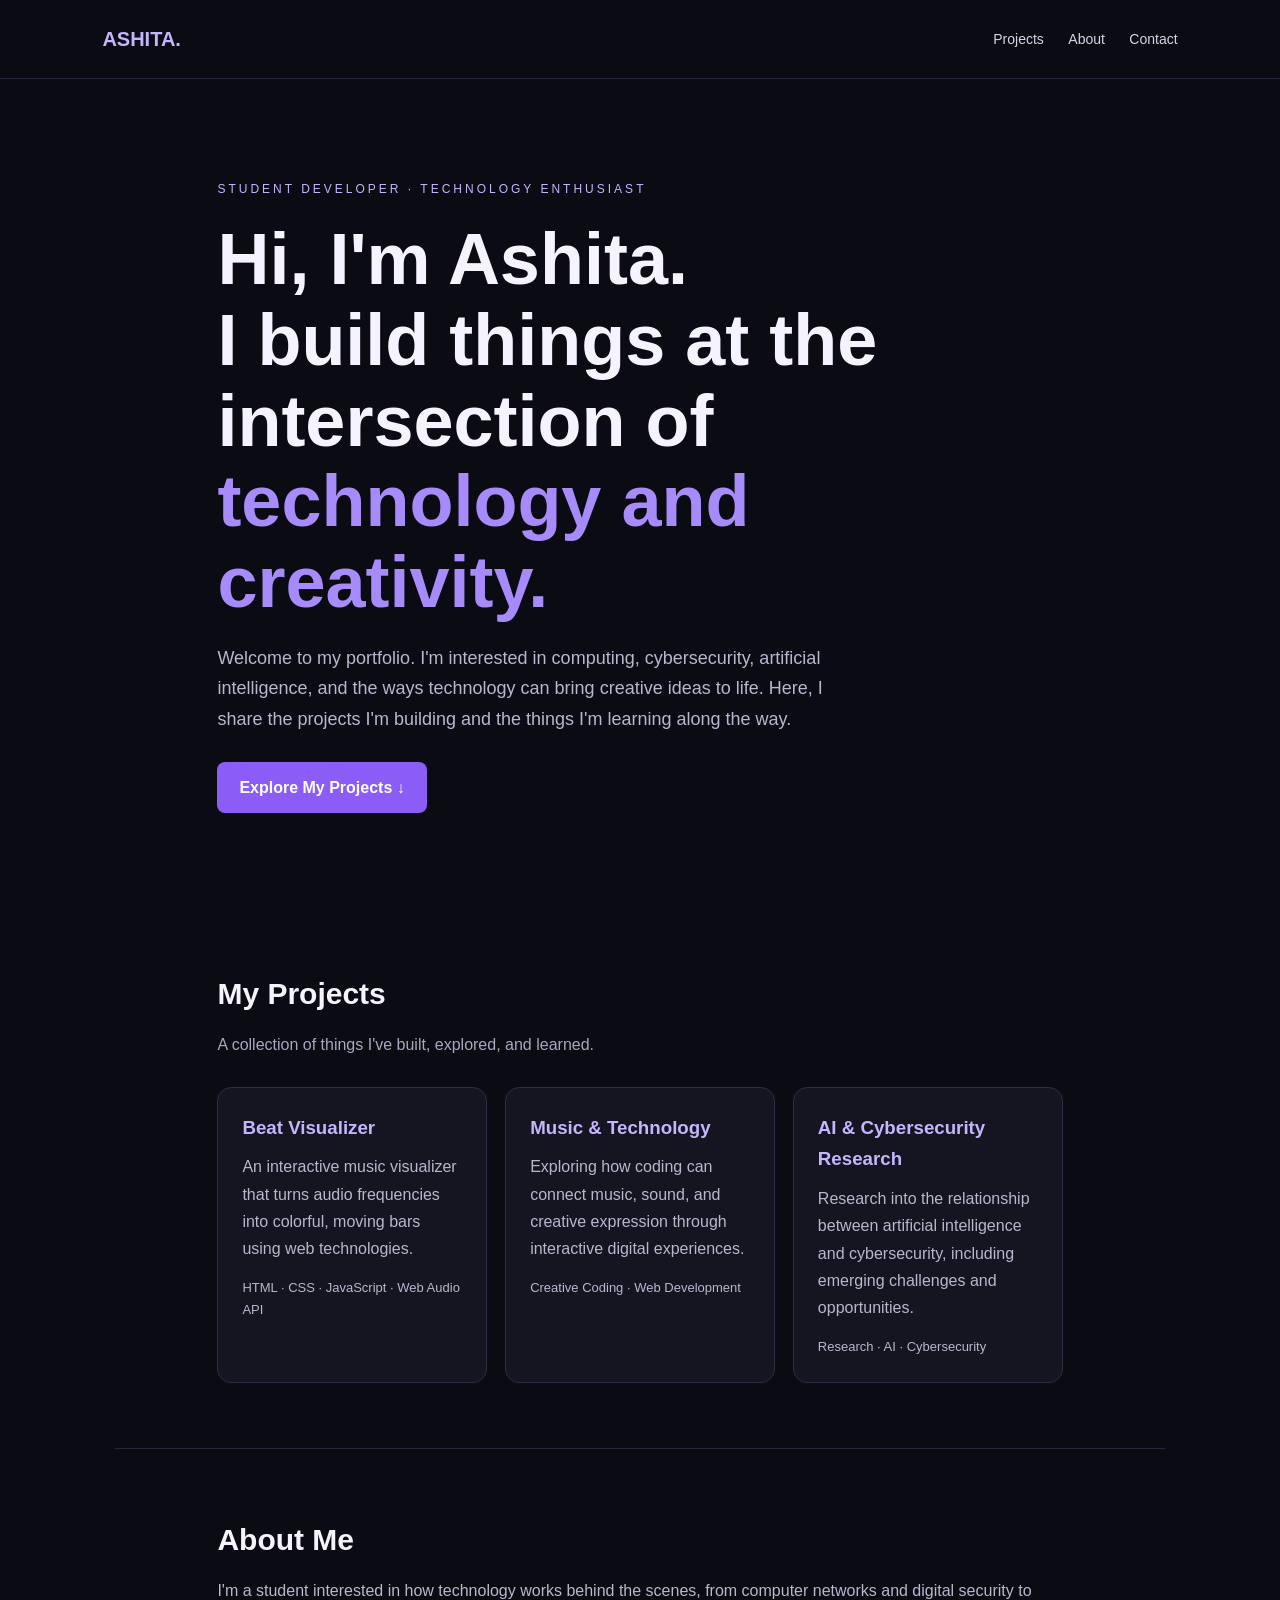
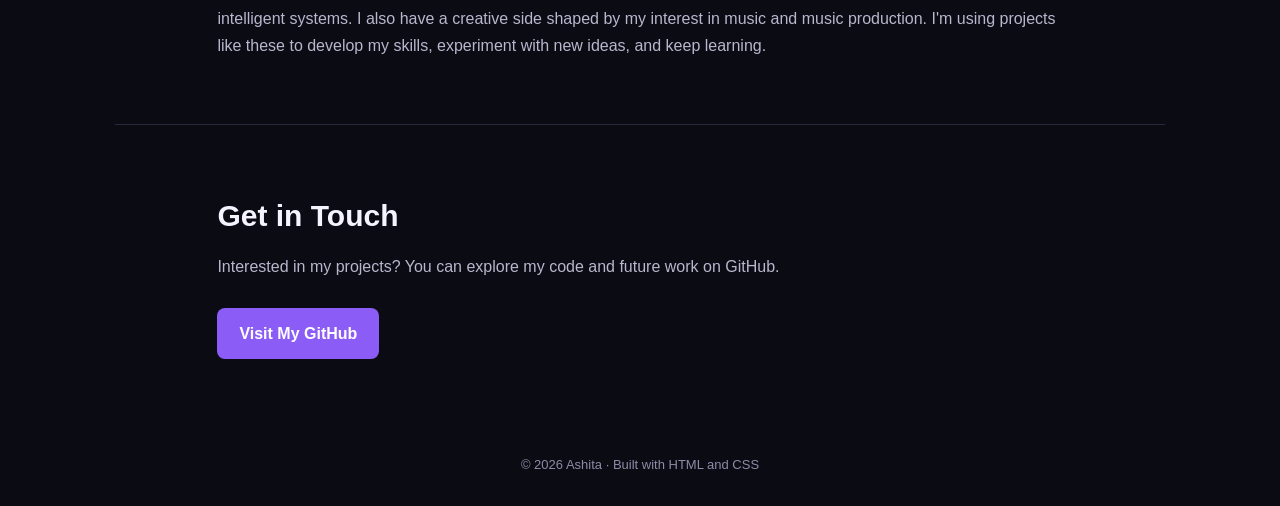
==== index.html @ 7fb105c2 "Create portfolio homepage" ====
<!DOCTYPE html>
<html lang="en">
<head>
  <meta charset="UTF-8">
  <meta name="viewport" content="width=device-width, initial-scale=1.0">
  <meta name="description" content="My personal technology portfolio featuring coding, cybersecurity, AI, and music technology projects.">
  <title>Ashita | Technology Portfolio</title>

  <style>
    * {
      box-sizing: border-box;
      margin: 0;
      padding: 0;
    }

    html {
      scroll-behavior: smooth;
    }

    body {
      font-family: Arial, sans-serif;
      background: #0b0b14;
      color: #f5f3ff;
      line-height: 1.7;
    }

    header {
      padding: 22px 8%;
      display: flex;
      justify-content: space-between;
      align-items: center;
      border-bottom: 1px solid #29263c;
    }

    .logo {
      color: #c4b5fd;
      font-size: 20px;
      font-weight: bold;
    }

    nav a {
      color: #d6d3e8;
      text-decoration: none;
      margin-left: 20px;
      font-size: 14px;
    }

    nav a:hover {
      color: #c4b5fd;
    }

    .hero {
      padding: 100px 8% 90px;
      max-width: 1050px;
      margin: auto;
    }

    .tag {
      color: #c4b5fd;
      letter-spacing: 3px;
      font-size: 12px;
      text-transform: uppercase;
    }

    h1 {
      font-size: clamp(42px, 7vw, 72px);
      line-height: 1.12;
      margin: 20px 0;
    }

    h1 span {
      color: #a78bfa;
    }

    .intro {
      max-width: 650px;
      color: #b9b6cd;
      font-size: 18px;
    }

    .button {
      display: inline-block;
      margin-top: 28px;
      padding: 12px 22px;
      border-radius: 8px;
      background: #8b5cf6;
      color: white;
      text-decoration: none;
      font-weight: bold;
    }

    section {
      padding: 65px 8%;
      max-width: 1050px;
      margin: auto;
    }

    h2 {
      font-size: 30px;
      margin-bottom: 12px;
    }

    .subheading {
      color: #aaa6c0;
      margin-bottom: 28px;
    }

    .projects {
      display: grid;
      grid-template-columns: repeat(auto-fit, minmax(230px, 1fr));
      gap: 18px;
    }

    .card {
      background: #151522;
      border: 1px solid #302b45;
      padding: 24px;
      border-radius: 14px;
    }

    .card h3 {
      color: #c4b5fd;
      margin-bottom: 10px;
    }

    .card p, .about-text {
      color: #b9b6cd;
    }

    .tag-list {
      color: #a78bfa;
      font-size: 13px;
      margin-top: 15px;
    }

    #about {
      border-top: 1px solid #29263c;
      border-bottom: 1px solid #29263c;
    }

    footer {
      padding: 30px 8%;
      text-align: center;
      color: #8f8ba7;
      font-size: 13px;
    }

    @media (max-width: 550px) {
      header {
        flex-direction: column;
        gap: 12px;
      }

      nav a {
        margin: 0 7px;
      }

      .hero {
        padding-top: 65px;
      }
    }
  </style>
</head>

<body>
  <header>
    <div class="logo">ASHITA.</div>
    <nav>
      <a href="#projects">Projects</a>
      <a href="#about">About</a>
      <a href="#contact">Contact</a>
    </nav>
  </header>

  <main>
    <div class="hero">
      <p class="tag">Student Developer · Technology Enthusiast</p>

      <h1>Hi, I'm Ashita.<br>
        I build things at the intersection of
        <span>technology and creativity.</span>
      </h1>

      <p class="intro">
        Welcome to my portfolio. I'm interested in computing,
        cybersecurity, artificial intelligence, and the ways
        technology can bring creative ideas to life.
        Here, I share the projects I'm building and the things
        I'm learning along the way.
      </p>

      <a class="button" href="#projects">Explore My Projects ↓</a>
    </div>

    <section id="projects">
      <h2>My Projects</h2>
      <p class="subheading">
        A collection of things I've built, explored, and learned.
      </p>

      <div class="projects">
        <article class="card">
          <h3>Beat Visualizer</h3>
          <p>
            An interactive music visualizer that turns audio
            frequencies into colorful, moving bars using
            web technologies.
          </p>
          <p class="tag-list">HTML · CSS · JavaScript · Web Audio API</p>
        </article>

        <article class="card">
          <h3>Music & Technology</h3>
          <p>
            Exploring how coding can connect music, sound,
            and creative expression through interactive
            digital experiences.
          </p>
          <p class="tag-list">Creative Coding · Web Development</p>
        </article>

        <article class="card">
          <h3>AI & Cybersecurity Research</h3>
          <p>
            Research into the relationship between artificial
            intelligence and cybersecurity, including emerging
            challenges and opportunities.
          </p>
          <p class="tag-list">Research · AI · Cybersecurity</p>
        </article>
      </div>
    </section>

    <section id="about">
      <h2>About Me</h2>
      <p class="about-text">
        I'm a student interested in how technology works behind
        the scenes, from computer networks and digital security
        to intelligent systems. I also have a creative side
        shaped by my interest in music and music production.
        I'm using projects like these to develop my skills,
        experiment with new ideas, and keep learning.
      </p>
    </section>

    <section id="contact">
      <h2>Get in Touch</h2>
      <p class="about-text">
        Interested in my projects? You can explore my code
        and future work on GitHub.
      </p>
      <a class="button"
         href="https://github.com/ashitarudraraju-prog">
        Visit My GitHub
      </a>
    </section>
  </main>

  <footer>
    © 2026 Ashita · Built with HTML and CSS
  </footer>
</body>
</html>
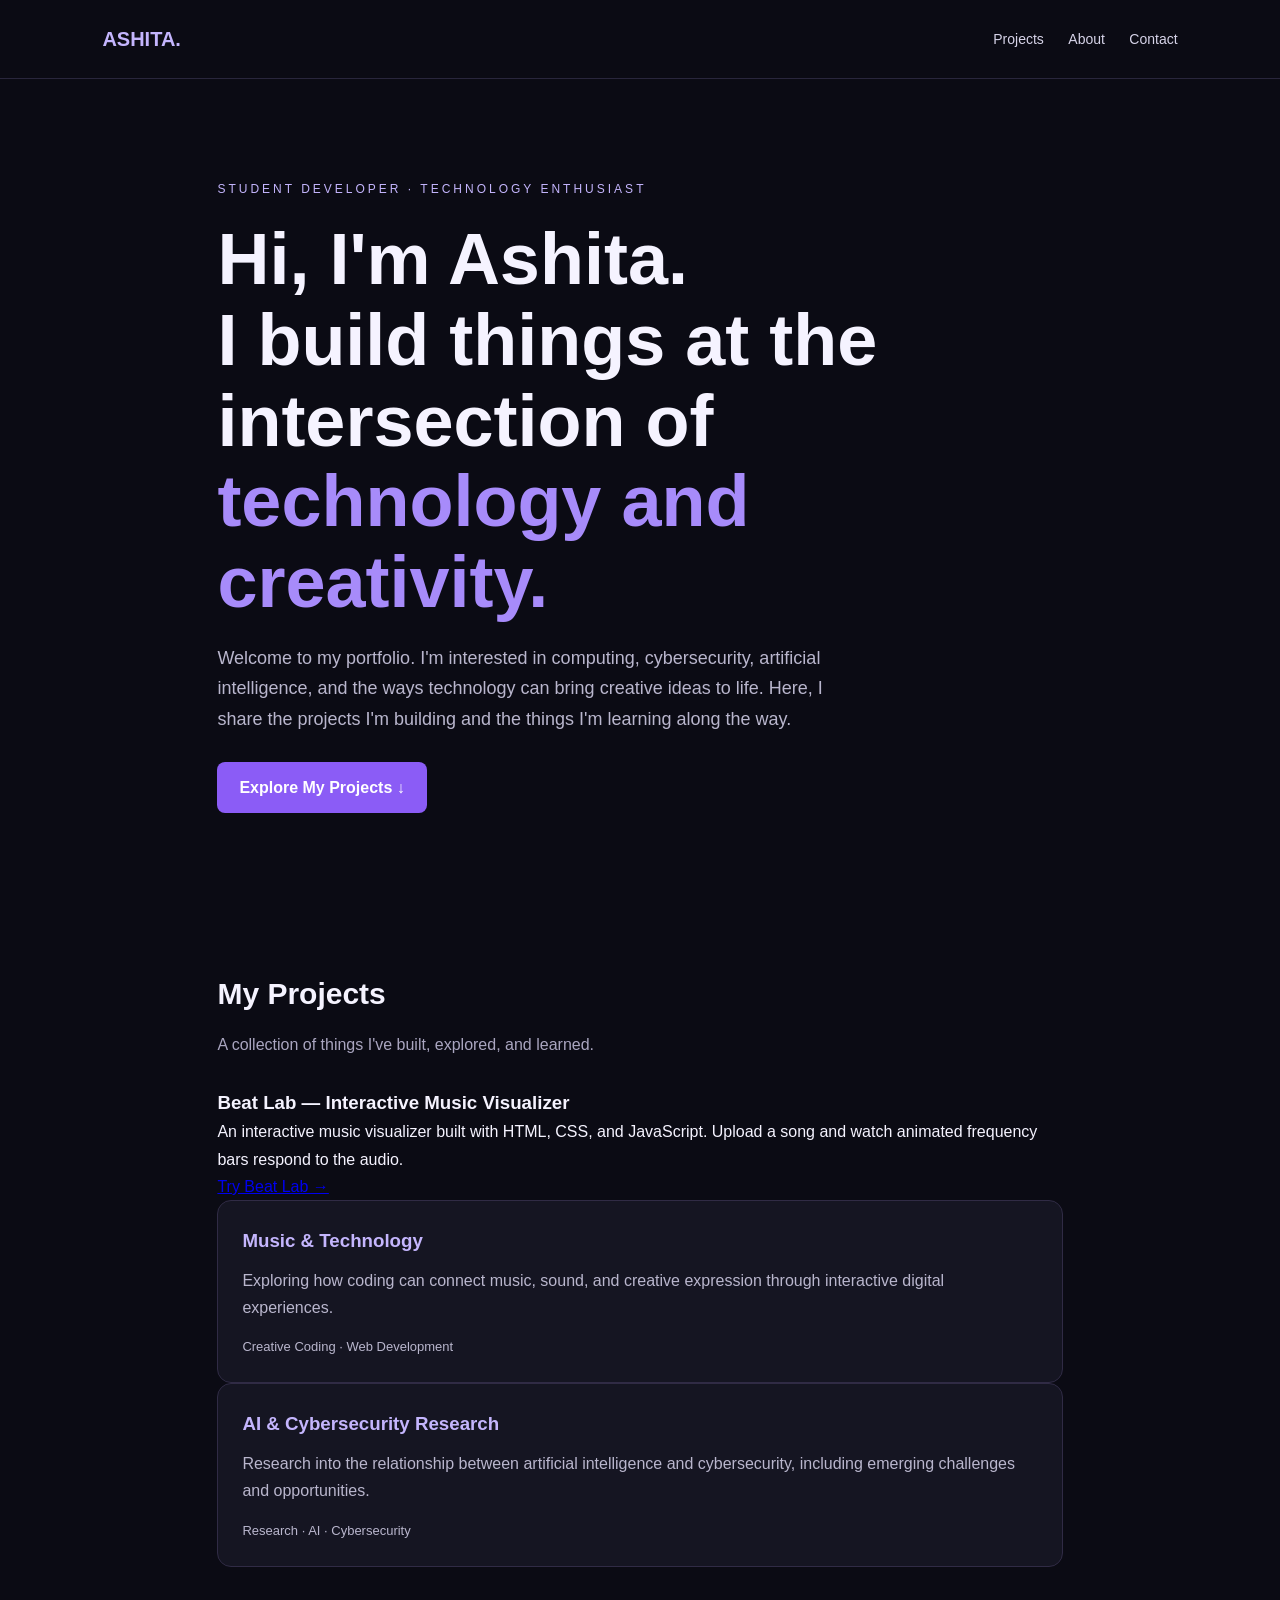
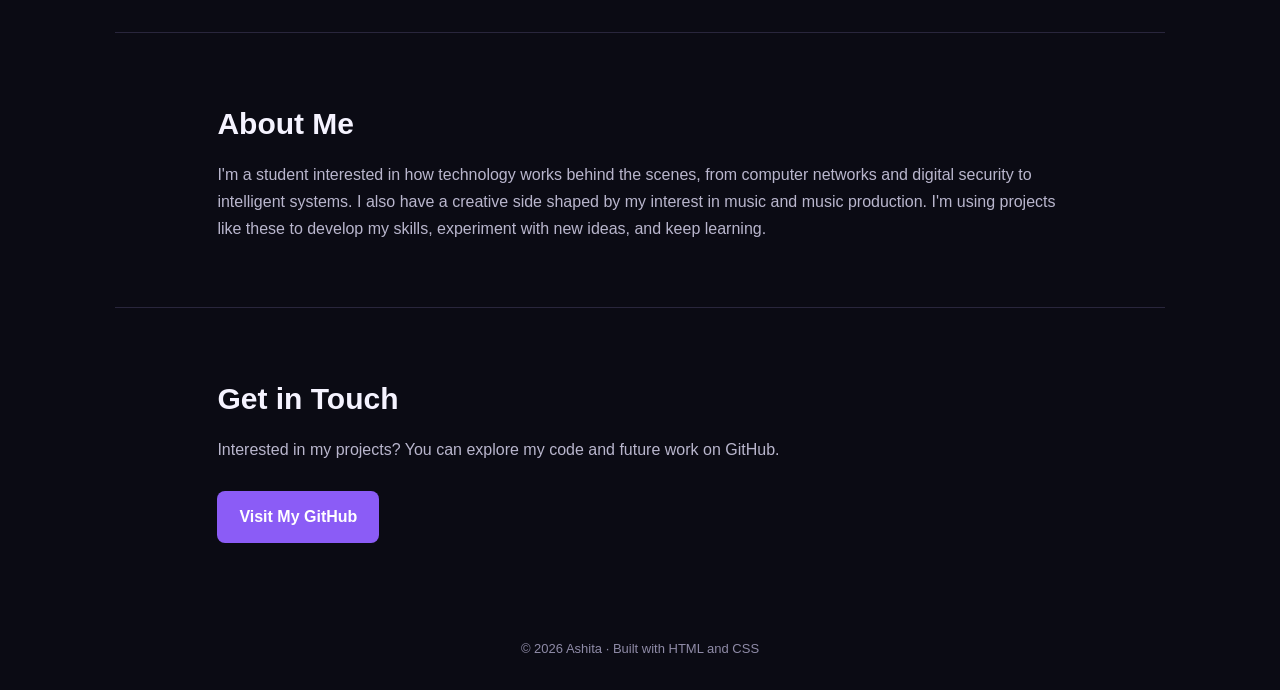
==== commit 2f91ef1f: "Update index.html" ====
--- a/index.html
+++ b/index.html
@@ -2,6 +2,7 @@
 <!DOCTYPE html>
 <html lang="en">
 <head>
+  <meta name="google-site-verification" content="AV81zBkjMqvoQuTP52nu5YA9xiYusDa8cmc_WjbApkU" />
   <meta charset="UTF-8">
   <meta name="viewport" content="width=device-width, initial-scale=1.0">
   <meta name="description" content="My personal technology portfolio featuring coding, cybersecurity, AI, and music technology projects.">
@@ -199,16 +200,17 @@
         A collection of things I've built, explored, and learned.
       </p>
 
-      <div class="projects">
-        <article class="card">
-          <h3>Beat Visualizer</h3>
-          <p>
-            An interactive music visualizer that turns audio
-            frequencies into colorful, moving bars using
-            web technologies.
-          </p>
-          <p class="tag-list">HTML · CSS · JavaScript · Web Audio API</p>
-        </article>
+      <div class="project-card">
+  <h3>Beat Lab — Interactive Music Visualizer</h3>
+  <p>
+    An interactive music visualizer built with HTML,
+    CSS, and JavaScript. Upload a song and watch
+    animated frequency bars respond to the audio.
+  </p>
+  <a href="YOUR_CODEPEN_LINK" target="_blank" rel="noopener noreferrer">
+    Try Beat Lab →
+  </a>
+</div>
 
         <article class="card">
           <h3>Music & Technology</h3>
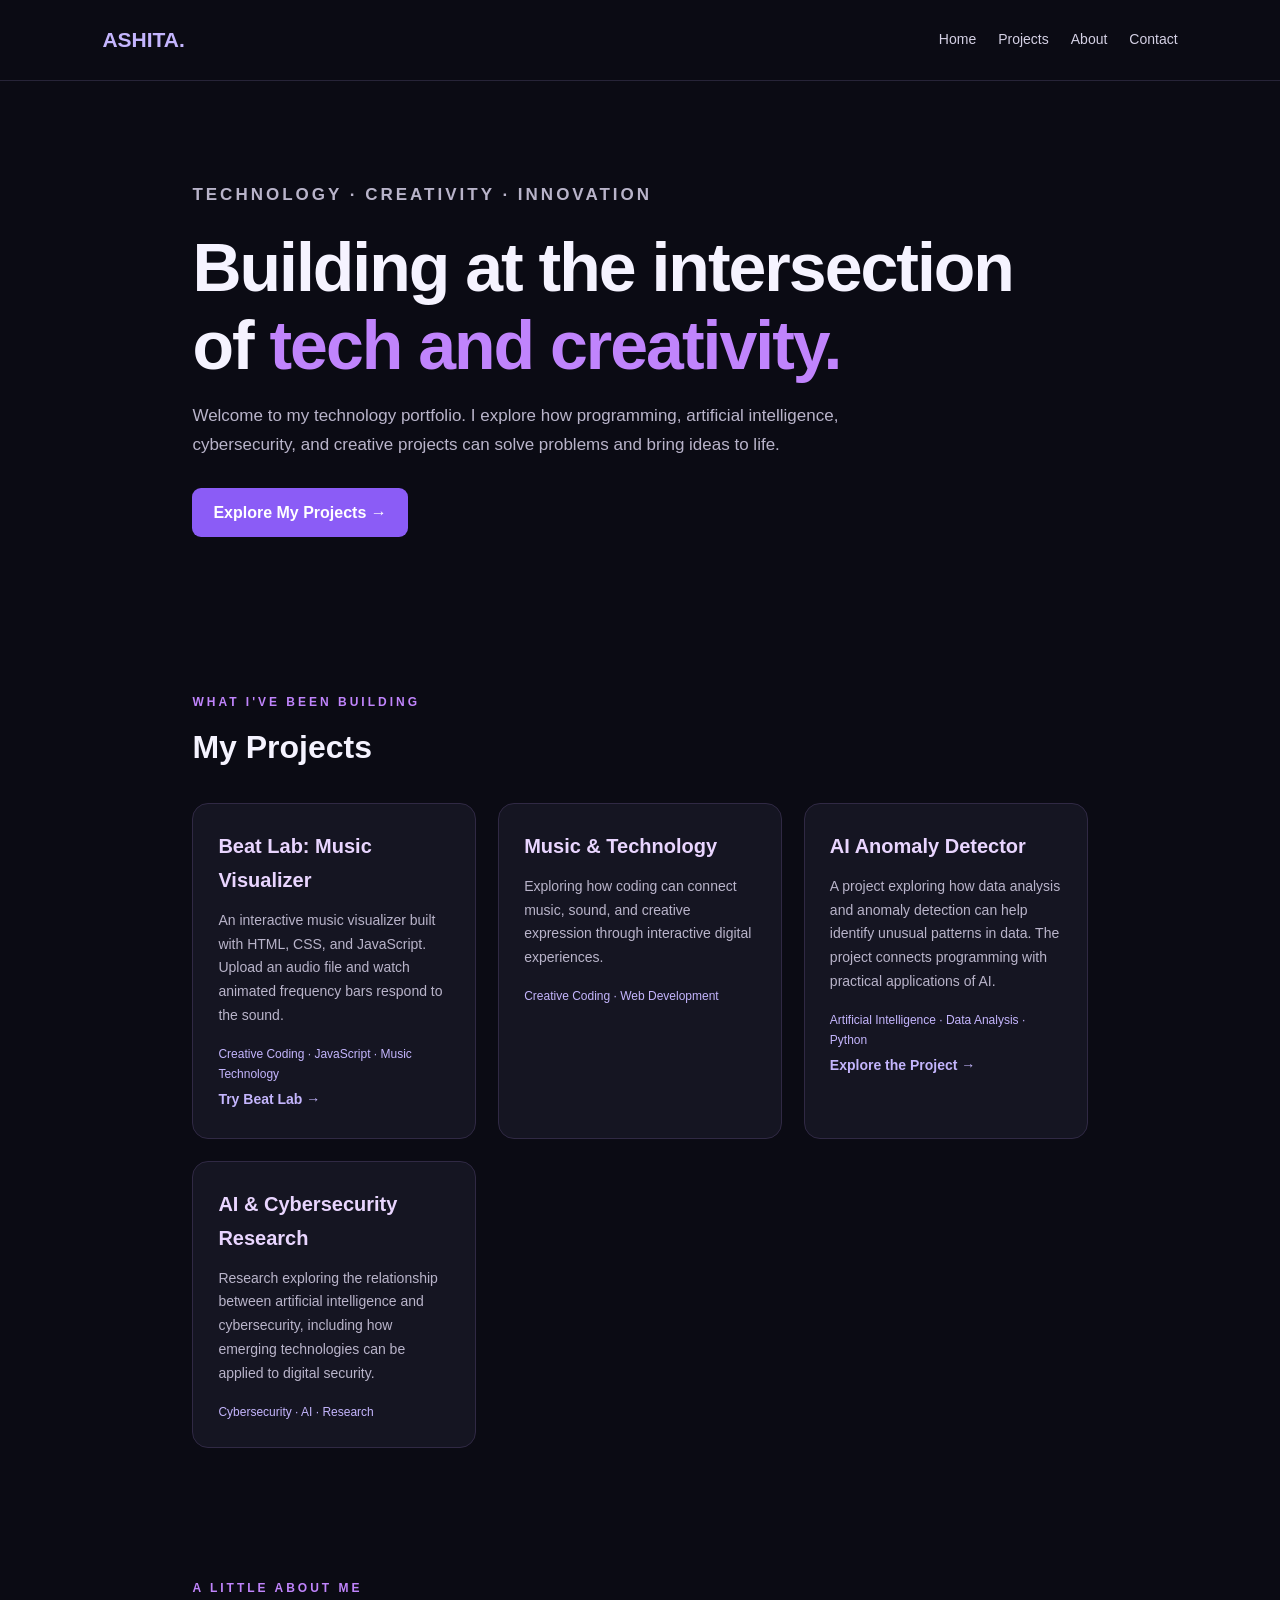
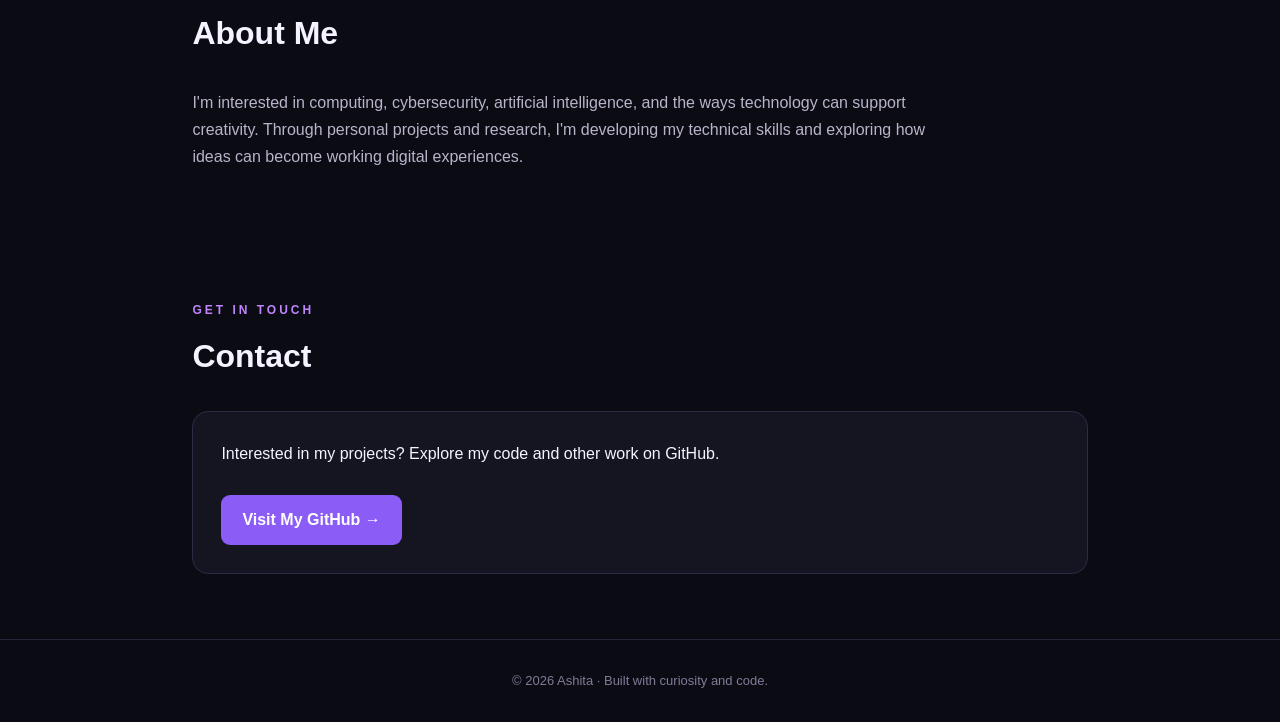
==== commit 08f4133c: "Update index.html" ====
--- a/index.html
+++ b/index.html
@@ -2,10 +2,10 @@
 <!DOCTYPE html>
 <html lang="en">
 <head>
-  <meta name="google-site-verification" content="AV81zBkjMqvoQuTP52nu5YA9xiYusDa8cmc_WjbApkU" />
   <meta charset="UTF-8">
   <meta name="viewport" content="width=device-width, initial-scale=1.0">
-  <meta name="description" content="My personal technology portfolio featuring coding, cybersecurity, AI, and music technology projects.">
+  <meta name="google-site-verification" content="AV81zBkjMqvoQuTP52nu5YA9xiYusDa8cmc_WjbApkU" />
+  <meta name="description" content="Ashita's technology portfolio featuring creative coding, music technology, AI, and cybersecurity projects.">
   <title>Ashita | Technology Portfolio</title>
 
   <style>
@@ -20,10 +20,19 @@
     }
 
     body {
-      font-family: Arial, sans-serif;
       background: #0b0b14;
       color: #f5f3ff;
+      font-family: Arial, sans-serif;
       line-height: 1.7;
+    }
+
+    a {
+      color: #c4b5fd;
+      text-decoration: none;
+    }
+
+    a:hover {
+      color: #e9d5ff;
     }
 
     header {
@@ -31,134 +40,172 @@
       display: flex;
       justify-content: space-between;
       align-items: center;
-      border-bottom: 1px solid #29263c;
+      gap: 20px;
+      flex-wrap: wrap;
+      border-bottom: 1px solid #272438;
     }
 
     .logo {
+      font-size: 21px;
+      font-weight: bold;
       color: #c4b5fd;
-      font-size: 20px;
-      font-weight: bold;
+    }
+
+    nav {
+      display: flex;
+      gap: 22px;
+      flex-wrap: wrap;
     }
 
     nav a {
-      color: #d6d3e8;
-      text-decoration: none;
-      margin-left: 20px;
+      color: #d4d0e4;
       font-size: 14px;
-    }
-
-    nav a:hover {
-      color: #c4b5fd;
     }
 
     .hero {
       padding: 100px 8% 90px;
-      max-width: 1050px;
+      max-width: 1100px;
       margin: auto;
     }
 
-    .tag {
-      color: #c4b5fd;
+    .eyebrow {
+      color: #c084fc;
+      text-transform: uppercase;
       letter-spacing: 3px;
       font-size: 12px;
-      text-transform: uppercase;
+      font-weight: bold;
     }
 
     h1 {
-      font-size: clamp(42px, 7vw, 72px);
-      line-height: 1.12;
-      margin: 20px 0;
+      font-size: clamp(40px, 7vw, 68px);
+      line-height: 1.15;
+      margin: 18px 0;
+      letter-spacing: -2px;
     }
 
     h1 span {
-      color: #a78bfa;
-    }
-
-    .intro {
+      color: #c084fc;
+    }
+
+    .hero p {
+      color: #b9b4ca;
       max-width: 650px;
-      color: #b9b6cd;
-      font-size: 18px;
+      font-size: 17px;
     }
 
     .button {
       display: inline-block;
       margin-top: 28px;
-      padding: 12px 22px;
-      border-radius: 8px;
+      padding: 11px 21px;
+      border-radius: 9px;
       background: #8b5cf6;
       color: white;
-      text-decoration: none;
-      font-weight: bold;
+      font-weight: bold;
+    }
+
+    .button:hover {
+      background: #a78bfa;
+      color: white;
     }
 
     section {
       padding: 65px 8%;
-      max-width: 1050px;
+      max-width: 1100px;
       margin: auto;
     }
 
+    .section-label {
+      color: #c084fc;
+      font-size: 12px;
+      letter-spacing: 3px;
+      text-transform: uppercase;
+      font-weight: bold;
+    }
+
     h2 {
-      font-size: 30px;
-      margin-bottom: 12px;
-    }
-
-    .subheading {
-      color: #aaa6c0;
-      margin-bottom: 28px;
+      font-size: 32px;
+      margin: 8px 0 28px;
     }
 
     .projects {
       display: grid;
-      grid-template-columns: repeat(auto-fit, minmax(230px, 1fr));
-      gap: 18px;
+      grid-template-columns: repeat(auto-fit, minmax(260px, 1fr));
+      gap: 22px;
     }
 
     .card {
       background: #151522;
-      border: 1px solid #302b45;
-      padding: 24px;
-      border-radius: 14px;
+      border: 1px solid #302944;
+      border-radius: 16px;
+      padding: 25px;
+      transition: transform 0.2s, border-color 0.2s;
+    }
+
+    .card:hover {
+      transform: translateY(-4px);
+      border-color: #a78bfa;
     }
 
     .card h3 {
-      color: #c4b5fd;
-      margin-bottom: 10px;
-    }
-
-    .card p, .about-text {
-      color: #b9b6cd;
+      font-size: 20px;
+      margin-bottom: 12px;
+      color: #e9d5ff;
+    }
+
+    .card p {
+      color: #b9b4ca;
+      font-size: 14px;
+      margin-bottom: 16px;
     }
 
     .tag-list {
-      color: #a78bfa;
+      color: #c4b5fd !important;
+      font-size: 12px !important;
+      margin-bottom: 0 !important;
+    }
+
+    .project-link {
+      display: inline-block;
+      margin-top: 4px;
+      font-size: 14px;
+      font-weight: bold;
+    }
+
+    .about-text {
+      max-width: 750px;
+      color: #b9b4ca;
+    }
+
+    .contact-card {
+      background: #151522;
+      border: 1px solid #302944;
+      border-radius: 16px;
+      padding: 28px;
+    }
+
+    footer {
+      text-align: center;
+      padding: 30px 8%;
+      color: #827b98;
+      border-top: 1px solid #272438;
       font-size: 13px;
-      margin-top: 15px;
-    }
-
-    #about {
-      border-top: 1px solid #29263c;
-      border-bottom: 1px solid #29263c;
-    }
-
-    footer {
-      padding: 30px 8%;
-      text-align: center;
-      color: #8f8ba7;
-      font-size: 13px;
-    }
-
-    @media (max-width: 550px) {
+    }
+
+    @media (max-width: 600px) {
       header {
-        flex-direction: column;
-        gap: 12px;
+        padding: 20px 6%;
       }
 
-      nav a {
-        margin: 0 7px;
+      nav {
+        gap: 14px;
       }
 
       .hero {
-        padding-top: 65px;
+        padding: 70px 6%;
+      }
+
+      section {
+        padding: 50px 6%;
       }
     }
   </style>
@@ -166,8 +213,10 @@
 
 <body>
   <header>
-    <div class="logo">ASHITA.</div>
+    <a class="logo" href="#home">ASHITA.</a>
+
     <nav>
+      <a href="#home">Home</a>
       <a href="#projects">Projects</a>
       <a href="#about">About</a>
       <a href="#contact">Contact</a>
@@ -175,92 +224,106 @@
   </header>
 
   <main>
-    <div class="hero">
-      <p class="tag">Student Developer · Technology Enthusiast</p>
-
-      <h1>Hi, I'm Ashita.<br>
-        I build things at the intersection of
-        <span>technology and creativity.</span>
-      </h1>
-
-      <p class="intro">
-        Welcome to my portfolio. I'm interested in computing,
-        cybersecurity, artificial intelligence, and the ways
-        technology can bring creative ideas to life.
-        Here, I share the projects I'm building and the things
-        I'm learning along the way.
+    <section class="hero" id="home">
+      <p class="eyebrow">Technology · Creativity · Innovation</p>
+
+      <h1>Building at the intersection of <span>tech and creativity.</span></h1>
+
+      <p>
+        Welcome to my technology portfolio. I explore how programming,
+        artificial intelligence, cybersecurity, and creative projects
+        can solve problems and bring ideas to life.
       </p>
 
-      <a class="button" href="#projects">Explore My Projects ↓</a>
-    </div>
+      <a class="button" href="#projects">Explore My Projects →</a>
+    </section>
 
     <section id="projects">
+      <p class="section-label">What I've Been Building</p>
       <h2>My Projects</h2>
-      <p class="subheading">
-        A collection of things I've built, explored, and learned.
-      </p>
-
-      <div class="project-card">
-  <h3>Beat Lab — Interactive Music Visualizer</h3>
-  <p>
-    An interactive music visualizer built with HTML,
-    CSS, and JavaScript. Upload a song and watch
-    animated frequency bars respond to the audio.
-  </p>
-  <a href="YOUR_CODEPEN_LINK" target="_blank" rel="noopener noreferrer">
-    Try Beat Lab →
-  </a>
-</div>
+
+      <div class="projects">
 
         <article class="card">
-          <h3>Music & Technology</h3>
+          <h3>Beat Lab: Music Visualizer</h3>
           <p>
-            Exploring how coding can connect music, sound,
-            and creative expression through interactive
-            digital experiences.
+            An interactive music visualizer built with HTML, CSS,
+            and JavaScript. Upload an audio file and watch animated
+            frequency bars respond to the sound.
+          </p>
+          <p class="tag-list">Creative Coding · JavaScript · Music Technology</p>
+          <a class="project-link" href="https://codepen.io/editor/ashitarudraraju-prog/pen/01a1848e-68aa-770a-a4c0-4a0f98fa1225" target="_blank" rel="noopener noreferrer">
+            Try Beat Lab →
+          </a>
+        </article>
+
+        <article class="card">
+          <h3>Music &amp; Technology</h3>
+          <p>
+            Exploring how coding can connect music, sound, and creative
+            expression through interactive digital experiences.
           </p>
           <p class="tag-list">Creative Coding · Web Development</p>
         </article>
 
         <article class="card">
-          <h3>AI & Cybersecurity Research</h3>
+          <h3>AI Anomaly Detector</h3>
           <p>
-            Research into the relationship between artificial
-            intelligence and cybersecurity, including emerging
-            challenges and opportunities.
+            A project exploring how data analysis and anomaly detection
+            can help identify unusual patterns in data. The project
+            connects programming with practical applications of AI.
           </p>
-          <p class="tag-list">Research · AI · Cybersecurity</p>
+          <p class="tag-list">Artificial Intelligence · Data Analysis · Python</p>
+          <a class="project-link" href="YOUR_ANOMALY_DETECTOR_LINK" target="_blank" rel="noopener noreferrer">
+            Explore the Project →
+          </a>
         </article>
+
+        <article class="card">
+          <h3>AI &amp; Cybersecurity Research</h3>
+          <p>
+            Research exploring the relationship between artificial
+            intelligence and cybersecurity, including how emerging
+            technologies can be applied to digital security.
+          </p>
+          <p class="tag-list">Cybersecurity · AI · Research</p>
+        </article>
+
       </div>
     </section>
 
     <section id="about">
+      <p class="section-label">A Little About Me</p>
       <h2>About Me</h2>
+
       <p class="about-text">
-        I'm a student interested in how technology works behind
-        the scenes, from computer networks and digital security
-        to intelligent systems. I also have a creative side
-        shaped by my interest in music and music production.
-        I'm using projects like these to develop my skills,
-        experiment with new ideas, and keep learning.
+        I'm interested in computing, cybersecurity, artificial intelligence,
+        and the ways technology can support creativity. Through personal
+        projects and research, I'm developing my technical skills and
+        exploring how ideas can become working digital experiences.
       </p>
     </section>
 
     <section id="contact">
-      <h2>Get in Touch</h2>
-      <p class="about-text">
-        Interested in my projects? You can explore my code
-        and future work on GitHub.
-      </p>
-      <a class="button"
-         href="https://github.com/ashitarudraraju-prog">
-        Visit My GitHub
-      </a>
+      <p class="section-label">Get in Touch</p>
+      <h2>Contact</h2>
+
+      <div class="contact-card">
+        <p>
+          Interested in my projects? Explore my code and other work on GitHub.
+        </p>
+        <a class="button"
+           href="https://github.com/ashitarudaraju-prog"
+           target="_blank"
+           rel="noopener noreferrer">
+          Visit My GitHub →
+        </a>
+      </div>
     </section>
   </main>
 
   <footer>
-    © 2026 Ashita · Built with HTML and CSS
+    © 2026 Ashita · Built with curiosity and code.
   </footer>
 </body>
 </html>
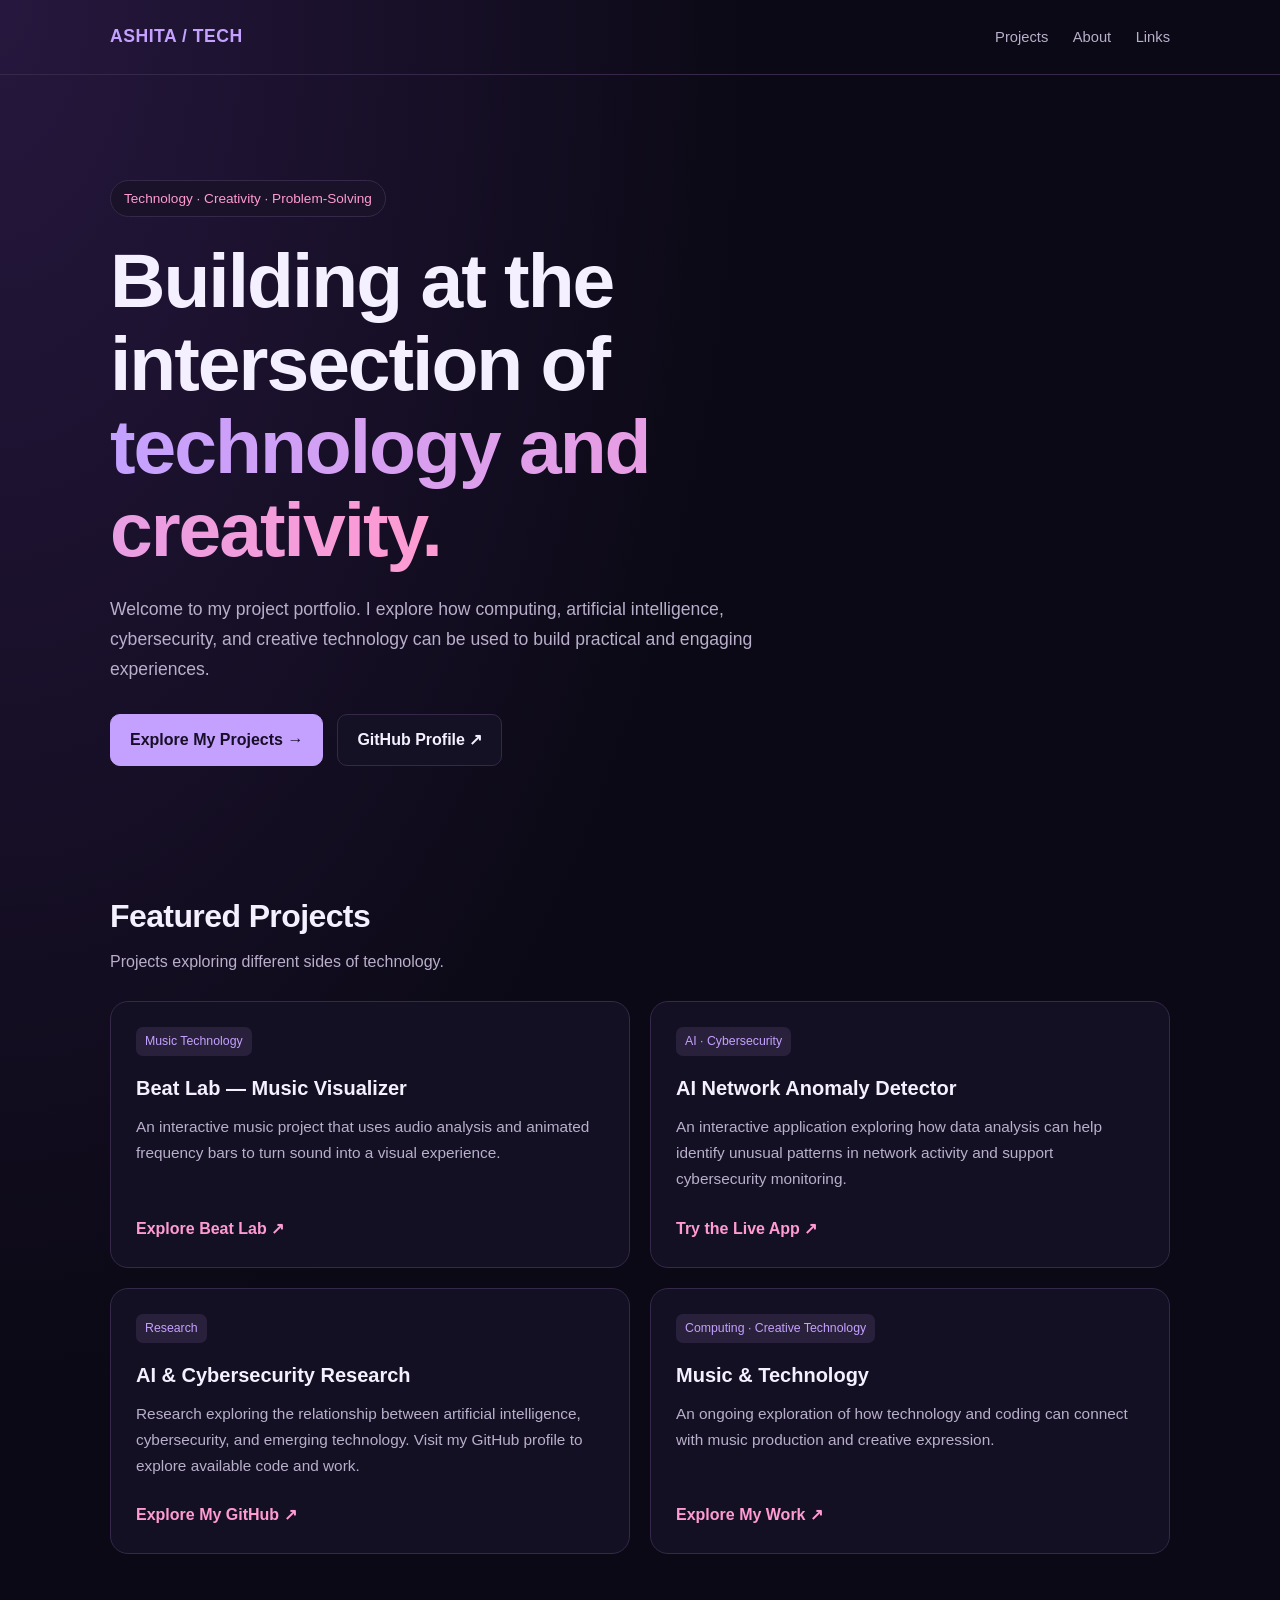
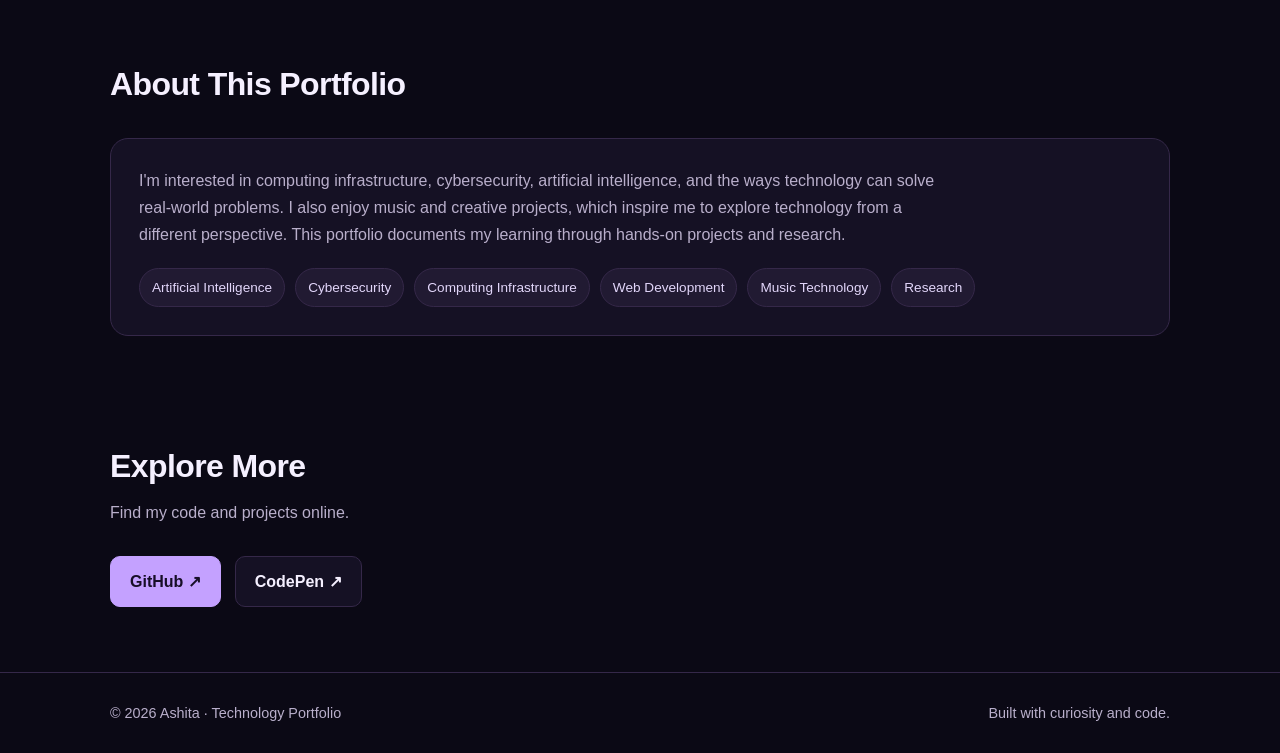
==== commit aeeb3662: "Update index.html" ====
--- a/index.html
+++ b/index.html
@@ -4,11 +4,23 @@
 <head>
   <meta charset="UTF-8">
   <meta name="viewport" content="width=device-width, initial-scale=1.0">
-  <meta name="google-site-verification" content="AV81zBkjMqvoQuTP52nu5YA9xiYusDa8cmc_WjbApkU" />
-  <meta name="description" content="Ashita's technology portfolio featuring creative coding, music technology, AI, and cybersecurity projects.">
+  <meta name="google-site-verification" content="AV81zBkjMqvoQuTP52nu5YA9xiYusDa8cmc_WjbApkU">
+
   <title>Ashita | Technology Portfolio</title>
+  <meta name="description" content="Explore Ashita's projects in AI, cybersecurity, computing infrastructure, and music technology.">
 
   <style>
+    :root {
+      --bg: #0b0915;
+      --panel: #151124;
+      --panel-hover: #201832;
+      --text: #f5f0ff;
+      --muted: #b9afcb;
+      --accent: #c4a1ff;
+      --pink: #ff9bd2;
+      --border: #352849;
+    }
+
     * {
       box-sizing: border-box;
       margin: 0;
@@ -20,192 +32,253 @@
     }
 
     body {
-      background: #0b0b14;
-      color: #f5f3ff;
-      font-family: Arial, sans-serif;
+      background:
+        radial-gradient(ellipse at top left, #26173e 0, transparent 42%),
+        var(--bg);
+      color: var(--text);
+      font-family: Inter, -apple-system, BlinkMacSystemFont, "Segoe UI", sans-serif;
       line-height: 1.7;
     }
 
     a {
-      color: #c4b5fd;
+      color: inherit;
       text-decoration: none;
     }
 
-    a:hover {
-      color: #e9d5ff;
+    .container {
+      width: min(1060px, 90%);
+      margin: 0 auto;
     }
 
     header {
-      padding: 22px 8%;
+      padding: 22px 0;
+      border-bottom: 1px solid var(--border);
+    }
+
+    nav {
       display: flex;
       justify-content: space-between;
       align-items: center;
       gap: 20px;
       flex-wrap: wrap;
-      border-bottom: 1px solid #272438;
     }
 
     .logo {
-      font-size: 21px;
-      font-weight: bold;
-      color: #c4b5fd;
-    }
-
-    nav {
+      font-size: 1.1rem;
+      font-weight: 800;
+      color: var(--accent);
+      letter-spacing: 0.5px;
+    }
+
+    nav a:not(.logo) {
+      color: var(--muted);
+      margin-left: 20px;
+      font-size: 0.92rem;
+    }
+
+    nav a:hover,
+    .text-link:hover {
+      color: var(--pink);
+    }
+
+    .hero {
+      padding: 105px 0 85px;
+      max-width: 780px;
+    }
+
+    .eyebrow {
+      display: inline-block;
+      color: var(--pink);
+      border: 1px solid var(--border);
+      background: #191229;
+      padding: 6px 13px;
+      border-radius: 999px;
+      font-size: 0.85rem;
+      margin-bottom: 22px;
+    }
+
+    h1 {
+      font-size: clamp(2.6rem, 7vw, 4.8rem);
+      line-height: 1.08;
+      letter-spacing: -2px;
+      margin-bottom: 24px;
+    }
+
+    .gradient {
+      background: linear-gradient(90deg, var(--accent), var(--pink));
+      -webkit-background-clip: text;
+      background-clip: text;
+      color: transparent;
+    }
+
+    .hero p {
+      color: var(--muted);
+      font-size: 1.1rem;
+      max-width: 680px;
+    }
+
+    .actions {
       display: flex;
-      gap: 22px;
+      gap: 14px;
       flex-wrap: wrap;
-    }
-
-    nav a {
-      color: #d4d0e4;
-      font-size: 14px;
-    }
-
-    .hero {
-      padding: 100px 8% 90px;
-      max-width: 1100px;
-      margin: auto;
-    }
-
-    .eyebrow {
-      color: #c084fc;
-      text-transform: uppercase;
-      letter-spacing: 3px;
-      font-size: 12px;
-      font-weight: bold;
-    }
-
-    h1 {
-      font-size: clamp(40px, 7vw, 68px);
-      line-height: 1.15;
-      margin: 18px 0;
-      letter-spacing: -2px;
-    }
-
-    h1 span {
-      color: #c084fc;
-    }
-
-    .hero p {
-      color: #b9b4ca;
-      max-width: 650px;
-      font-size: 17px;
+      margin-top: 30px;
     }
 
     .button {
       display: inline-block;
-      margin-top: 28px;
-      padding: 11px 21px;
-      border-radius: 9px;
-      background: #8b5cf6;
-      color: white;
-      font-weight: bold;
+      padding: 11px 19px;
+      border-radius: 10px;
+      border: 1px solid var(--border);
+      font-weight: 650;
+      transition: transform 0.2s, background 0.2s;
     }
 
     .button:hover {
-      background: #a78bfa;
-      color: white;
+      transform: translateY(-2px);
+    }
+
+    .button-primary {
+      background: var(--accent);
+      color: #170e27;
+      border-color: var(--accent);
+    }
+
+    .button-secondary {
+      background: var(--panel);
     }
 
     section {
-      padding: 65px 8%;
-      max-width: 1100px;
-      margin: auto;
-    }
-
-    .section-label {
-      color: #c084fc;
-      font-size: 12px;
-      letter-spacing: 3px;
-      text-transform: uppercase;
-      font-weight: bold;
-    }
-
-    h2 {
-      font-size: 32px;
-      margin: 8px 0 28px;
-    }
-
-    .projects {
+      padding: 38px 0 65px;
+    }
+
+    .section-heading {
+      margin-bottom: 26px;
+    }
+
+    .section-heading h2 {
+      font-size: 2rem;
+      letter-spacing: -0.6px;
+    }
+
+    .section-heading p {
+      color: var(--muted);
+      margin-top: 5px;
+    }
+
+    .grid {
       display: grid;
-      grid-template-columns: repeat(auto-fit, minmax(260px, 1fr));
-      gap: 22px;
+      grid-template-columns: repeat(2, minmax(0, 1fr));
+      gap: 20px;
     }
 
     .card {
-      background: #151522;
-      border: 1px solid #302944;
-      border-radius: 16px;
+      background: rgba(21, 17, 36, 0.92);
+      border: 1px solid var(--border);
+      border-radius: 18px;
       padding: 25px;
-      transition: transform 0.2s, border-color 0.2s;
+      display: flex;
+      flex-direction: column;
+      align-items: flex-start;
+      min-height: 245px;
+      transition: transform 0.2s, border-color 0.2s,
+                  background 0.2s;
     }
 
     .card:hover {
       transform: translateY(-4px);
-      border-color: #a78bfa;
+      border-color: var(--accent);
+      background: var(--panel-hover);
+    }
+
+    .tag {
+      display: inline-block;
+      background: #29203c;
+      color: var(--accent);
+      border-radius: 7px;
+      padding: 4px 9px;
+      font-size: 0.77rem;
+      margin-bottom: 15px;
     }
 
     .card h3 {
-      font-size: 20px;
-      margin-bottom: 12px;
-      color: #e9d5ff;
+      font-size: 1.25rem;
+      margin-bottom: 9px;
     }
 
     .card p {
-      color: #b9b4ca;
-      font-size: 14px;
-      margin-bottom: 16px;
-    }
-
-    .tag-list {
-      color: #c4b5fd !important;
-      font-size: 12px !important;
-      margin-bottom: 0 !important;
-    }
-
-    .project-link {
-      display: inline-block;
-      margin-top: 4px;
-      font-size: 14px;
-      font-weight: bold;
-    }
-
-    .about-text {
-      max-width: 750px;
-      color: #b9b4ca;
-    }
-
-    .contact-card {
-      background: #151522;
-      border: 1px solid #302944;
-      border-radius: 16px;
+      color: var(--muted);
+      font-size: 0.96rem;
+      margin-bottom: 22px;
+    }
+
+    .card .text-link {
+      color: var(--pink);
+      font-weight: 700;
+      margin-top: auto;
+    }
+
+    .about-panel {
+      background: var(--panel);
+      border: 1px solid var(--border);
+      border-radius: 18px;
       padding: 28px;
     }
 
+    .about-panel p {
+      color: var(--muted);
+      max-width: 800px;
+    }
+
+    .skills {
+      display: flex;
+      flex-wrap: wrap;
+      gap: 10px;
+      margin-top: 20px;
+    }
+
+    .skill {
+      padding: 7px 12px;
+      background: #211a32;
+      border: 1px solid var(--border);
+      border-radius: 999px;
+      font-size: 0.85rem;
+      color: #e2d6fa;
+    }
+
     footer {
-      text-align: center;
-      padding: 30px 8%;
-      color: #827b98;
-      border-top: 1px solid #272438;
-      font-size: 13px;
-    }
-
-    @media (max-width: 600px) {
-      header {
-        padding: 20px 6%;
+      border-top: 1px solid var(--border);
+      padding: 28px 0;
+      color: var(--muted);
+      font-size: 0.9rem;
+    }
+
+    footer .container {
+      display: flex;
+      justify-content: space-between;
+      gap: 15px;
+      flex-wrap: wrap;
+    }
+
+    @media (max-width: 650px) {
+      .hero {
+        padding: 75px 0 55px;
       }
 
+      .grid {
+        grid-template-columns: 1fr;
+      }
+
       nav {
-        gap: 14px;
+        align-items: flex-start;
       }
 
-      .hero {
-        padding: 70px 6%;
+      nav a:not(.logo) {
+        margin-left: 0;
+        margin-right: 13px;
       }
 
-      section {
-        padding: 50px 6%;
+      h1 {
+        letter-spacing: -1px;
       }
     }
   </style>
@@ -213,117 +286,167 @@
 
 <body>
   <header>
-    <a class="logo" href="#home">ASHITA.</a>
-
-    <nav>
-      <a href="#home">Home</a>
-      <a href="#projects">Projects</a>
-      <a href="#about">About</a>
-      <a href="#contact">Contact</a>
-    </nav>
+    <div class="container">
+      <nav>
+        <a class="logo" href="#home">ASHITA / TECH</a>
+        <div>
+          <a href="#projects">Projects</a>
+          <a href="#about">About</a>
+          <a href="#contact">Links</a>
+        </div>
+      </nav>
+    </div>
   </header>
 
   <main>
-    <section class="hero" id="home">
-      <p class="eyebrow">Technology · Creativity · Innovation</p>
-
-      <h1>Building at the intersection of <span>tech and creativity.</span></h1>
-
-      <p>
-        Welcome to my technology portfolio. I explore how programming,
-        artificial intelligence, cybersecurity, and creative projects
-        can solve problems and bring ideas to life.
-      </p>
-
-      <a class="button" href="#projects">Explore My Projects →</a>
-    </section>
-
-    <section id="projects">
-      <p class="section-label">What I've Been Building</p>
-      <h2>My Projects</h2>
-
-      <div class="projects">
-
-        <article class="card">
-          <h3>Beat Lab: Music Visualizer</h3>
+    <div class="container">
+      <section class="hero" id="home">
+        <span class="eyebrow">Technology · Creativity · Problem-Solving</span>
+
+        <h1>
+          Building at the intersection of
+          <span class="gradient">technology and creativity.</span>
+        </h1>
+
+        <p>
+          Welcome to my project portfolio. I explore how computing,
+          artificial intelligence, cybersecurity, and creative technology
+          can be used to build practical and engaging experiences.
+        </p>
+
+        <div class="actions">
+          <a class="button button-primary" href="#projects">
+            Explore My Projects →
+          </a>
+          <a class="button button-secondary"
+             href="https://github.com/ashitarudaraju-prog"
+             target="_blank" rel="noopener noreferrer">
+            GitHub Profile ↗
+          </a>
+        </div>
+      </section>
+
+      <section id="projects">
+        <div class="section-heading">
+          <h2>Featured Projects</h2>
+          <p>Projects exploring different sides of technology.</p>
+        </div>
+
+        <div class="grid">
+          <article class="card">
+            <span class="tag">Music Technology</span>
+            <h3>Beat Lab — Music Visualizer</h3>
+            <p>
+              An interactive music project that uses audio analysis
+              and animated frequency bars to turn sound into a visual
+              experience.
+            </p>
+            <a class="text-link"
+               href="https://codepen.io/ashitarudaraju-prog/pen/01a1848e-68aa-770a-a4c0-4a0f98fa1225"
+               target="_blank" rel="noopener noreferrer">
+              Explore Beat Lab ↗
+            </a>
+          </article>
+
+          <article class="card">
+            <span class="tag">AI · Cybersecurity</span>
+            <h3>AI Network Anomaly Detector</h3>
+            <p>
+              An interactive application exploring how data analysis
+              can help identify unusual patterns in network activity
+              and support cybersecurity monitoring.
+            </p>
+            <a class="text-link"
+               href="https://ai-network-anomaly-detector-hra8fu83atc6afwatkkdbe.streamlit.app"
+               target="_blank" rel="noopener noreferrer">
+              Try the Live App ↗
+            </a>
+          </article>
+
+          <article class="card">
+            <span class="tag">Research</span>
+            <h3>AI & Cybersecurity Research</h3>
+            <p>
+              Research exploring the relationship between artificial
+              intelligence, cybersecurity, and emerging technology.
+              Visit my GitHub profile to explore available code and work.
+            </p>
+            <a class="text-link"
+               href="https://github.com/ashitarudaraju-prog"
+               target="_blank" rel="noopener noreferrer">
+              Explore My GitHub ↗
+            </a>
+          </article>
+
+          <article class="card">
+            <span class="tag">Computing · Creative Technology</span>
+            <h3>Music & Technology</h3>
+            <p>
+              An ongoing exploration of how technology and coding
+              can connect with music production and creative expression.
+            </p>
+            <a class="text-link"
+               href="https://github.com/ashitarudaraju-prog"
+               target="_blank" rel="noopener noreferrer">
+              Explore My Work ↗
+            </a>
+          </article>
+        </div>
+      </section>
+
+      <section id="about">
+        <div class="section-heading">
+          <h2>About This Portfolio</h2>
+        </div>
+
+        <div class="about-panel">
           <p>
-            An interactive music visualizer built with HTML, CSS,
-            and JavaScript. Upload an audio file and watch animated
-            frequency bars respond to the sound.
+            I'm interested in computing infrastructure, cybersecurity,
+            artificial intelligence, and the ways technology can solve
+            real-world problems. I also enjoy music and creative projects,
+            which inspire me to explore technology from a different
+            perspective. This portfolio documents my learning through
+            hands-on projects and research.
           </p>
-          <p class="tag-list">Creative Coding · JavaScript · Music Technology</p>
-          <a class="project-link" href="https://codepen.io/editor/ashitarudraraju-prog/pen/01a1848e-68aa-770a-a4c0-4a0f98fa1225" target="_blank" rel="noopener noreferrer">
-            Try Beat Lab →
+
+          <div class="skills">
+            <span class="skill">Artificial Intelligence</span>
+            <span class="skill">Cybersecurity</span>
+            <span class="skill">Computing Infrastructure</span>
+            <span class="skill">Web Development</span>
+            <span class="skill">Music Technology</span>
+            <span class="skill">Research</span>
+          </div>
+        </div>
+      </section>
+
+      <section id="contact">
+        <div class="section-heading">
+          <h2>Explore More</h2>
+          <p>Find my code and projects online.</p>
+        </div>
+
+        <div class="actions">
+          <a class="button button-primary"
+             href="https://github.com/ashitarudaraju-prog"
+             target="_blank" rel="noopener noreferrer">
+            GitHub ↗
           </a>
-        </article>
-
-        <article class="card">
-          <h3>Music &amp; Technology</h3>
-          <p>
-            Exploring how coding can connect music, sound, and creative
-            expression through interactive digital experiences.
-          </p>
-          <p class="tag-list">Creative Coding · Web Development</p>
-        </article>
-
-        <article class="card">
-          <h3>AI Anomaly Detector</h3>
-          <p>
-            A project exploring how data analysis and anomaly detection
-            can help identify unusual patterns in data. The project
-            connects programming with practical applications of AI.
-          </p>
-          <p class="tag-list">Artificial Intelligence · Data Analysis · Python</p>
-          <a class="project-link" href="YOUR_ANOMALY_DETECTOR_LINK" target="_blank" rel="noopener noreferrer">
-            Explore the Project →
+          <a class="button button-secondary"
+             href="https://codepen.io/ashitarudaraju-prog"
+             target="_blank" rel="noopener noreferrer">
+            CodePen ↗
           </a>
-        </article>
-
-        <article class="card">
-          <h3>AI &amp; Cybersecurity Research</h3>
-          <p>
-            Research exploring the relationship between artificial
-            intelligence and cybersecurity, including how emerging
-            technologies can be applied to digital security.
-          </p>
-          <p class="tag-list">Cybersecurity · AI · Research</p>
-        </article>
-
-      </div>
-    </section>
-
-    <section id="about">
-      <p class="section-label">A Little About Me</p>
-      <h2>About Me</h2>
-
-      <p class="about-text">
-        I'm interested in computing, cybersecurity, artificial intelligence,
-        and the ways technology can support creativity. Through personal
-        projects and research, I'm developing my technical skills and
-        exploring how ideas can become working digital experiences.
-      </p>
-    </section>
-
-    <section id="contact">
-      <p class="section-label">Get in Touch</p>
-      <h2>Contact</h2>
-
-      <div class="contact-card">
-        <p>
-          Interested in my projects? Explore my code and other work on GitHub.
-        </p>
-        <a class="button"
-           href="https://github.com/ashitarudaraju-prog"
-           target="_blank"
-           rel="noopener noreferrer">
-          Visit My GitHub →
-        </a>
-      </div>
-    </section>
+        </div>
+      </section>
+    </div>
   </main>
 
   <footer>
-    © 2026 Ashita · Built with curiosity and code.
+    <div class="container">
+      <span>© 2026 Ashita · Technology Portfolio</span>
+      <span>Built with curiosity and code.</span>
+    </div>
   </footer>
 </body>
 </html>
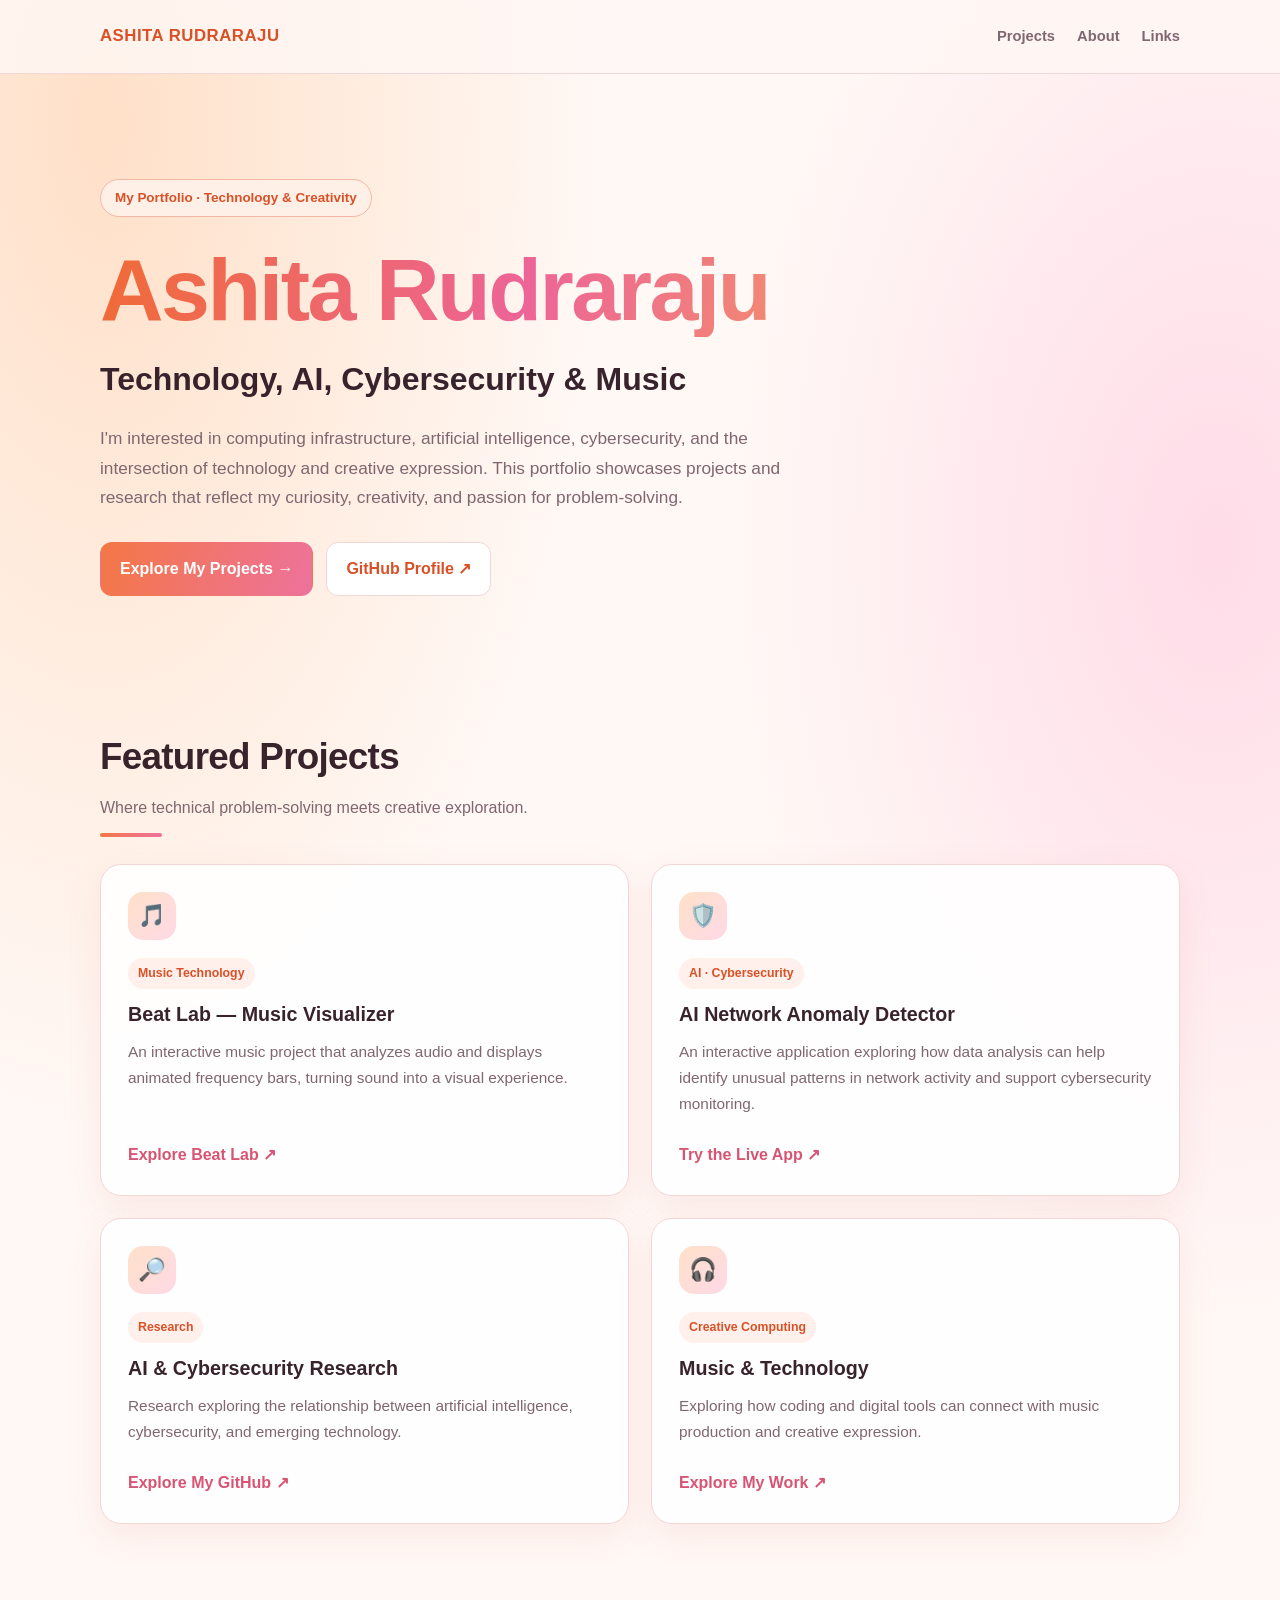
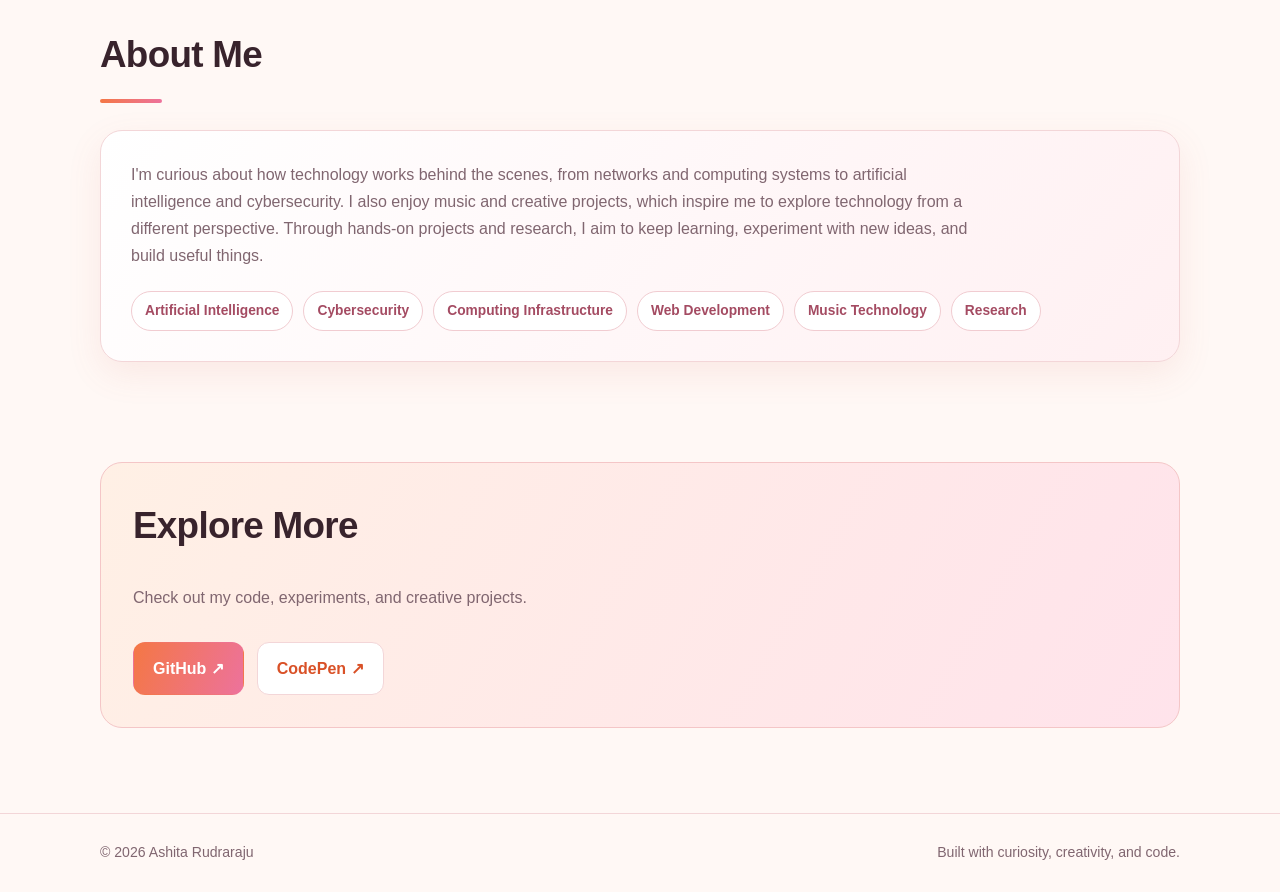
==== commit 1dcb25e2: "Update index.html" ====
--- a/index.html
+++ b/index.html
@@ -4,21 +4,25 @@
 <head>
   <meta charset="UTF-8">
   <meta name="viewport" content="width=device-width, initial-scale=1.0">
+
   <meta name="google-site-verification" content="AV81zBkjMqvoQuTP52nu5YA9xiYusDa8cmc_WjbApkU">
 
-  <title>Ashita | Technology Portfolio</title>
-  <meta name="description" content="Explore Ashita's projects in AI, cybersecurity, computing infrastructure, and music technology.">
+  <title>Ashita Rudraraju | Portfolio</title>
+  <meta name="description" content="Ashita Rudraraju's portfolio featuring projects in AI, cybersecurity, computing infrastructure, and music technology.">
 
   <style>
     :root {
-      --bg: #0b0915;
-      --panel: #151124;
-      --panel-hover: #201832;
-      --text: #f5f0ff;
-      --muted: #b9afcb;
-      --accent: #c4a1ff;
-      --pink: #ff9bd2;
-      --border: #352849;
+      --background: #fff8f5;
+      --surface: #ffffff;
+      --surface-pink: #fff0f2;
+      --orange: #f47745;
+      --orange-dark: #d95127;
+      --pink: #ed729c;
+      --pink-light: #ffd5df;
+      --text: #38232c;
+      --muted: #806670;
+      --border: #f3d6d8;
+      --shadow: 0 12px 35px rgba(207, 94, 91, 0.10);
     }
 
     * {
@@ -29,14 +33,16 @@
 
     html {
       scroll-behavior: smooth;
+      scroll-padding-top: 25px;
     }
 
     body {
       background:
-        radial-gradient(ellipse at top left, #26173e 0, transparent 42%),
-        var(--bg);
+        radial-gradient(ellipse at 8% 5%, #ffe0c8 0, transparent 30%),
+        radial-gradient(ellipse at 95% 22%, #ffdce8 0, transparent 28%),
+        var(--background);
       color: var(--text);
-      font-family: Inter, -apple-system, BlinkMacSystemFont, "Segoe UI", sans-serif;
+      font-family: "Segoe UI", Arial, sans-serif;
       line-height: 1.7;
     }
 
@@ -46,239 +52,305 @@
     }
 
     .container {
-      width: min(1060px, 90%);
+      width: min(1080px, 90%);
       margin: 0 auto;
     }
 
     header {
       padding: 22px 0;
       border-bottom: 1px solid var(--border);
+      background: rgba(255, 248, 245, 0.8);
     }
 
     nav {
       display: flex;
       justify-content: space-between;
       align-items: center;
-      gap: 20px;
+      gap: 18px;
       flex-wrap: wrap;
     }
 
     .logo {
-      font-size: 1.1rem;
-      font-weight: 800;
-      color: var(--accent);
+      font-weight: 850;
+      font-size: 1.05rem;
       letter-spacing: 0.5px;
-    }
-
-    nav a:not(.logo) {
-      color: var(--muted);
-      margin-left: 20px;
+      color: var(--orange-dark);
+    }
+
+    nav div {
+      display: flex;
+      flex-wrap: wrap;
+      gap: 22px;
+    }
+
+    nav div a {
+      color: var(--muted);
       font-size: 0.92rem;
-    }
-
-    nav a:hover,
-    .text-link:hover {
-      color: var(--pink);
+      font-weight: 600;
+    }
+
+    nav div a:hover {
+      color: var(--orange-dark);
     }
 
     .hero {
-      padding: 105px 0 85px;
-      max-width: 780px;
+      padding: 105px 0 95px;
+      max-width: 850px;
     }
 
     .eyebrow {
       display: inline-block;
-      color: var(--pink);
-      border: 1px solid var(--border);
-      background: #191229;
-      padding: 6px 13px;
+      padding: 7px 14px;
+      border: 1px solid #f4b7a5;
       border-radius: 999px;
-      font-size: 0.85rem;
-      margin-bottom: 22px;
+      background: #fff0e7;
+      color: var(--orange-dark);
+      font-size: 0.84rem;
+      font-weight: 700;
+      margin-bottom: 25px;
     }
 
     h1 {
-      font-size: clamp(2.6rem, 7vw, 4.8rem);
+      font-size: clamp(2.8rem, 8vw, 5.5rem);
       line-height: 1.08;
-      letter-spacing: -2px;
-      margin-bottom: 24px;
-    }
-
-    .gradient {
-      background: linear-gradient(90deg, var(--accent), var(--pink));
+      letter-spacing: -2.5px;
+      margin-bottom: 20px;
+      overflow-wrap: anywhere;
+    }
+
+    .gradient-text {
+      background: linear-gradient(100deg, #f06b36, #ed6497, #f5a15b);
       -webkit-background-clip: text;
       background-clip: text;
       color: transparent;
     }
 
-    .hero p {
-      color: var(--muted);
-      font-size: 1.1rem;
-      max-width: 680px;
+    .hero-subtitle {
+      font-size: clamp(1.3rem, 3.5vw, 2rem);
+      line-height: 1.4;
+      font-weight: 750;
+      margin-bottom: 22px;
+    }
+
+    .hero-description {
+      color: var(--muted);
+      max-width: 690px;
+      font-size: 1.08rem;
     }
 
     .actions {
       display: flex;
-      gap: 14px;
       flex-wrap: wrap;
+      gap: 13px;
       margin-top: 30px;
     }
 
     .button {
       display: inline-block;
-      padding: 11px 19px;
-      border-radius: 10px;
       border: 1px solid var(--border);
-      font-weight: 650;
-      transition: transform 0.2s, background 0.2s;
+      border-radius: 12px;
+      padding: 12px 19px;
+      font-weight: 750;
+      transition: transform 0.2s, box-shadow 0.2s;
     }
 
     .button:hover {
-      transform: translateY(-2px);
+      transform: translateY(-3px);
+      box-shadow: var(--shadow);
     }
 
     .button-primary {
-      background: var(--accent);
-      color: #170e27;
-      border-color: var(--accent);
+      color: white;
+      border-color: transparent;
+      background: linear-gradient(110deg, var(--orange), var(--pink));
     }
 
     .button-secondary {
-      background: var(--panel);
-    }
-
-    section {
-      padding: 38px 0 65px;
+      background: var(--surface);
+      color: var(--orange-dark);
+    }
+
+    section.content-section {
+      padding: 35px 0 65px;
     }
 
     .section-heading {
-      margin-bottom: 26px;
+      margin-bottom: 27px;
     }
 
     .section-heading h2 {
-      font-size: 2rem;
-      letter-spacing: -0.6px;
+      font-size: clamp(1.8rem, 4vw, 2.3rem);
+      letter-spacing: -0.7px;
     }
 
     .section-heading p {
       color: var(--muted);
-      margin-top: 5px;
-    }
-
-    .grid {
+      margin-top: 6px;
+    }
+
+    .heading-line {
+      width: 62px;
+      height: 4px;
+      border-radius: 99px;
+      background: linear-gradient(90deg, var(--orange), var(--pink));
+      margin-top: 12px;
+    }
+
+    .project-grid {
       display: grid;
       grid-template-columns: repeat(2, minmax(0, 1fr));
-      gap: 20px;
+      gap: 22px;
     }
 
     .card {
-      background: rgba(21, 17, 36, 0.92);
-      border: 1px solid var(--border);
-      border-radius: 18px;
-      padding: 25px;
       display: flex;
       flex-direction: column;
       align-items: flex-start;
-      min-height: 245px;
-      transition: transform 0.2s, border-color 0.2s,
-                  background 0.2s;
+      min-width: 0;
+      min-height: 260px;
+      padding: 27px;
+      border: 1px solid var(--border);
+      border-radius: 21px;
+      background: rgba(255, 255, 255, 0.9);
+      box-shadow: var(--shadow);
+      transition: transform 0.22s, border-color 0.22s;
     }
 
     .card:hover {
-      transform: translateY(-4px);
-      border-color: var(--accent);
-      background: var(--panel-hover);
+      transform: translateY(-5px);
+      border-color: #f2a5ae;
+    }
+
+    .project-icon {
+      display: grid;
+      place-items: center;
+      width: 48px;
+      height: 48px;
+      border-radius: 15px;
+      background: linear-gradient(135deg, #ffe1c9, #ffd9e6);
+      font-size: 1.4rem;
+      margin-bottom: 18px;
     }
 
     .tag {
       display: inline-block;
-      background: #29203c;
-      color: var(--accent);
-      border-radius: 7px;
-      padding: 4px 9px;
+      padding: 5px 10px;
+      border-radius: 999px;
+      background: #fff0eb;
+      color: var(--orange-dark);
       font-size: 0.77rem;
-      margin-bottom: 15px;
+      font-weight: 750;
+      margin-bottom: 12px;
     }
 
     .card h3 {
-      font-size: 1.25rem;
-      margin-bottom: 9px;
+      font-size: 1.23rem;
+      line-height: 1.4;
+      margin-bottom: 10px;
     }
 
     .card p {
       color: var(--muted);
       font-size: 0.96rem;
-      margin-bottom: 22px;
-    }
-
-    .card .text-link {
-      color: var(--pink);
-      font-weight: 700;
+      margin-bottom: 24px;
+    }
+
+    .text-link {
       margin-top: auto;
+      color: #d95473;
+      font-weight: 800;
+    }
+
+    .text-link:hover {
+      color: var(--orange-dark);
     }
 
     .about-panel {
-      background: var(--panel);
+      padding: 30px;
       border: 1px solid var(--border);
-      border-radius: 18px;
-      padding: 28px;
+      border-radius: 22px;
+      background: linear-gradient(130deg, #fff, #fff0f2);
+      box-shadow: var(--shadow);
     }
 
     .about-panel p {
       color: var(--muted);
-      max-width: 800px;
+      max-width: 850px;
     }
 
     .skills {
       display: flex;
       flex-wrap: wrap;
       gap: 10px;
+      margin-top: 22px;
+    }
+
+    .skill {
+      border: 1px solid #f1ccd1;
+      background: white;
+      color: #a44b62;
+      border-radius: 999px;
+      padding: 7px 13px;
+      font-size: 0.86rem;
+      font-weight: 650;
+    }
+
+    .contact-panel {
+      padding: 32px;
+      border-radius: 22px;
+      background: linear-gradient(120deg, #fff0e5, #ffe3eb);
+      border: 1px solid #f4c6c7;
+    }
+
+    .contact-panel p {
+      color: var(--muted);
+      margin-top: 8px;
+    }
+
+    footer {
       margin-top: 20px;
-    }
-
-    .skill {
-      padding: 7px 12px;
-      background: #211a32;
-      border: 1px solid var(--border);
-      border-radius: 999px;
-      font-size: 0.85rem;
-      color: #e2d6fa;
-    }
-
-    footer {
+      padding: 27px 0;
       border-top: 1px solid var(--border);
-      padding: 28px 0;
-      color: var(--muted);
-      font-size: 0.9rem;
+      color: var(--muted);
+      font-size: 0.88rem;
     }
 
     footer .container {
       display: flex;
       justify-content: space-between;
-      gap: 15px;
       flex-wrap: wrap;
+      gap: 12px;
     }
 
     @media (max-width: 650px) {
       .hero {
-        padding: 75px 0 55px;
-      }
-
-      .grid {
+        padding: 75px 0 60px;
+      }
+
+      h1 {
+        letter-spacing: -1.5px;
+      }
+
+      .project-grid {
         grid-template-columns: 1fr;
+      }
+
+      .card {
+        min-height: 230px;
+        padding: 23px;
+      }
+
+      .about-panel,
+      .contact-panel {
+        padding: 23px;
       }
 
       nav {
         align-items: flex-start;
       }
 
-      nav a:not(.logo) {
-        margin-left: 0;
-        margin-right: 13px;
-      }
-
-      h1 {
-        letter-spacing: -1px;
+      nav div {
+        gap: 14px;
       }
     }
   </style>
@@ -288,7 +360,8 @@
   <header>
     <div class="container">
       <nav>
-        <a class="logo" href="#home">ASHITA / TECH</a>
+        <a class="logo" href="#home">ASHITA RUDRARAJU</a>
+
         <div>
           <a href="#projects">Projects</a>
           <a href="#about">About</a>
@@ -300,24 +373,28 @@
 
   <main>
     <div class="container">
+
       <section class="hero" id="home">
-        <span class="eyebrow">Technology · Creativity · Problem-Solving</span>
-
-        <h1>
-          Building at the intersection of
-          <span class="gradient">technology and creativity.</span>
-        </h1>
-
-        <p>
-          Welcome to my project portfolio. I explore how computing,
-          artificial intelligence, cybersecurity, and creative technology
-          can be used to build practical and engaging experiences.
+        <span class="eyebrow">My Portfolio · Technology & Creativity</span>
+
+        <h1 class="gradient-text">Ashita Rudraraju</h1>
+
+        <div class="hero-subtitle">
+          Technology, AI, Cybersecurity & Music
+        </div>
+
+        <p class="hero-description">
+          I'm interested in computing infrastructure, artificial intelligence,
+          cybersecurity, and the intersection of technology and creative
+          expression. This portfolio showcases projects and research that
+          reflect my curiosity, creativity, and passion for problem-solving.
         </p>
 
         <div class="actions">
           <a class="button button-primary" href="#projects">
             Explore My Projects →
           </a>
+
           <a class="button button-secondary"
              href="https://github.com/ashitarudaraju-prog"
              target="_blank" rel="noopener noreferrer">
@@ -326,20 +403,22 @@
         </div>
       </section>
 
-      <section id="projects">
+      <section class="content-section" id="projects">
         <div class="section-heading">
           <h2>Featured Projects</h2>
-          <p>Projects exploring different sides of technology.</p>
-        </div>
-
-        <div class="grid">
+          <p>Where technical problem-solving meets creative exploration.</p>
+          <div class="heading-line"></div>
+        </div>
+
+        <div class="project-grid">
+
           <article class="card">
+            <div class="project-icon">🎵</div>
             <span class="tag">Music Technology</span>
             <h3>Beat Lab — Music Visualizer</h3>
             <p>
-              An interactive music project that uses audio analysis
-              and animated frequency bars to turn sound into a visual
-              experience.
+              An interactive music project that analyzes audio and displays
+              animated frequency bars, turning sound into a visual experience.
             </p>
             <a class="text-link"
                href="https://codepen.io/ashitarudaraju-prog/pen/01a1848e-68aa-770a-a4c0-4a0f98fa1225"
@@ -349,12 +428,13 @@
           </article>
 
           <article class="card">
+            <div class="project-icon">🛡️</div>
             <span class="tag">AI · Cybersecurity</span>
             <h3>AI Network Anomaly Detector</h3>
             <p>
-              An interactive application exploring how data analysis
-              can help identify unusual patterns in network activity
-              and support cybersecurity monitoring.
+              An interactive application exploring how data analysis can help
+              identify unusual patterns in network activity and support
+              cybersecurity monitoring.
             </p>
             <a class="text-link"
                href="https://ai-network-anomaly-detector-hra8fu83atc6afwatkkdbe.streamlit.app"
@@ -364,12 +444,12 @@
           </article>
 
           <article class="card">
+            <div class="project-icon">🔎</div>
             <span class="tag">Research</span>
             <h3>AI & Cybersecurity Research</h3>
             <p>
               Research exploring the relationship between artificial
               intelligence, cybersecurity, and emerging technology.
-              Visit my GitHub profile to explore available code and work.
             </p>
             <a class="text-link"
                href="https://github.com/ashitarudaraju-prog"
@@ -379,11 +459,12 @@
           </article>
 
           <article class="card">
-            <span class="tag">Computing · Creative Technology</span>
+            <div class="project-icon">🎧</div>
+            <span class="tag">Creative Computing</span>
             <h3>Music & Technology</h3>
             <p>
-              An ongoing exploration of how technology and coding
-              can connect with music production and creative expression.
+              Exploring how coding and digital tools can connect with music
+              production and creative expression.
             </p>
             <a class="text-link"
                href="https://github.com/ashitarudaraju-prog"
@@ -391,22 +472,24 @@
               Explore My Work ↗
             </a>
           </article>
+
         </div>
       </section>
 
-      <section id="about">
+      <section class="content-section" id="about">
         <div class="section-heading">
-          <h2>About This Portfolio</h2>
+          <h2>About Me</h2>
+          <div class="heading-line"></div>
         </div>
 
         <div class="about-panel">
           <p>
-            I'm interested in computing infrastructure, cybersecurity,
-            artificial intelligence, and the ways technology can solve
-            real-world problems. I also enjoy music and creative projects,
-            which inspire me to explore technology from a different
-            perspective. This portfolio documents my learning through
-            hands-on projects and research.
+            I'm curious about how technology works behind the scenes, from
+            networks and computing systems to artificial intelligence and
+            cybersecurity. I also enjoy music and creative projects, which
+            inspire me to explore technology from a different perspective.
+            Through hands-on projects and research, I aim to keep learning,
+            experiment with new ideas, and build useful things.
           </p>
 
           <div class="skills">
@@ -420,32 +503,39 @@
         </div>
       </section>
 
-      <section id="contact">
-        <div class="section-heading">
-          <h2>Explore More</h2>
-          <p>Find my code and projects online.</p>
-        </div>
-
-        <div class="actions">
-          <a class="button button-primary"
-             href="https://github.com/ashitarudaraju-prog"
-             target="_blank" rel="noopener noreferrer">
-            GitHub ↗
-          </a>
-          <a class="button button-secondary"
-             href="https://codepen.io/ashitarudaraju-prog"
-             target="_blank" rel="noopener noreferrer">
-            CodePen ↗
-          </a>
+      <section class="content-section" id="contact">
+        <div class="contact-panel">
+          <div class="section-heading">
+            <h2>Explore More</h2>
+          </div>
+
+          <p>
+            Check out my code, experiments, and creative projects.
+          </p>
+
+          <div class="actions">
+            <a class="button button-primary"
+               href="https://github.com/ashitarudaraju-prog"
+               target="_blank" rel="noopener noreferrer">
+              GitHub ↗
+            </a>
+
+            <a class="button button-secondary"
+               href="https://codepen.io/ashitarudaraju-prog"
+               target="_blank" rel="noopener noreferrer">
+              CodePen ↗
+            </a>
+          </div>
         </div>
       </section>
+
     </div>
   </main>
 
   <footer>
     <div class="container">
-      <span>© 2026 Ashita · Technology Portfolio</span>
-      <span>Built with curiosity and code.</span>
+      <span>© 2026 Ashita Rudraraju</span>
+      <span>Built with curiosity, creativity, and code.</span>
     </div>
   </footer>
 </body>
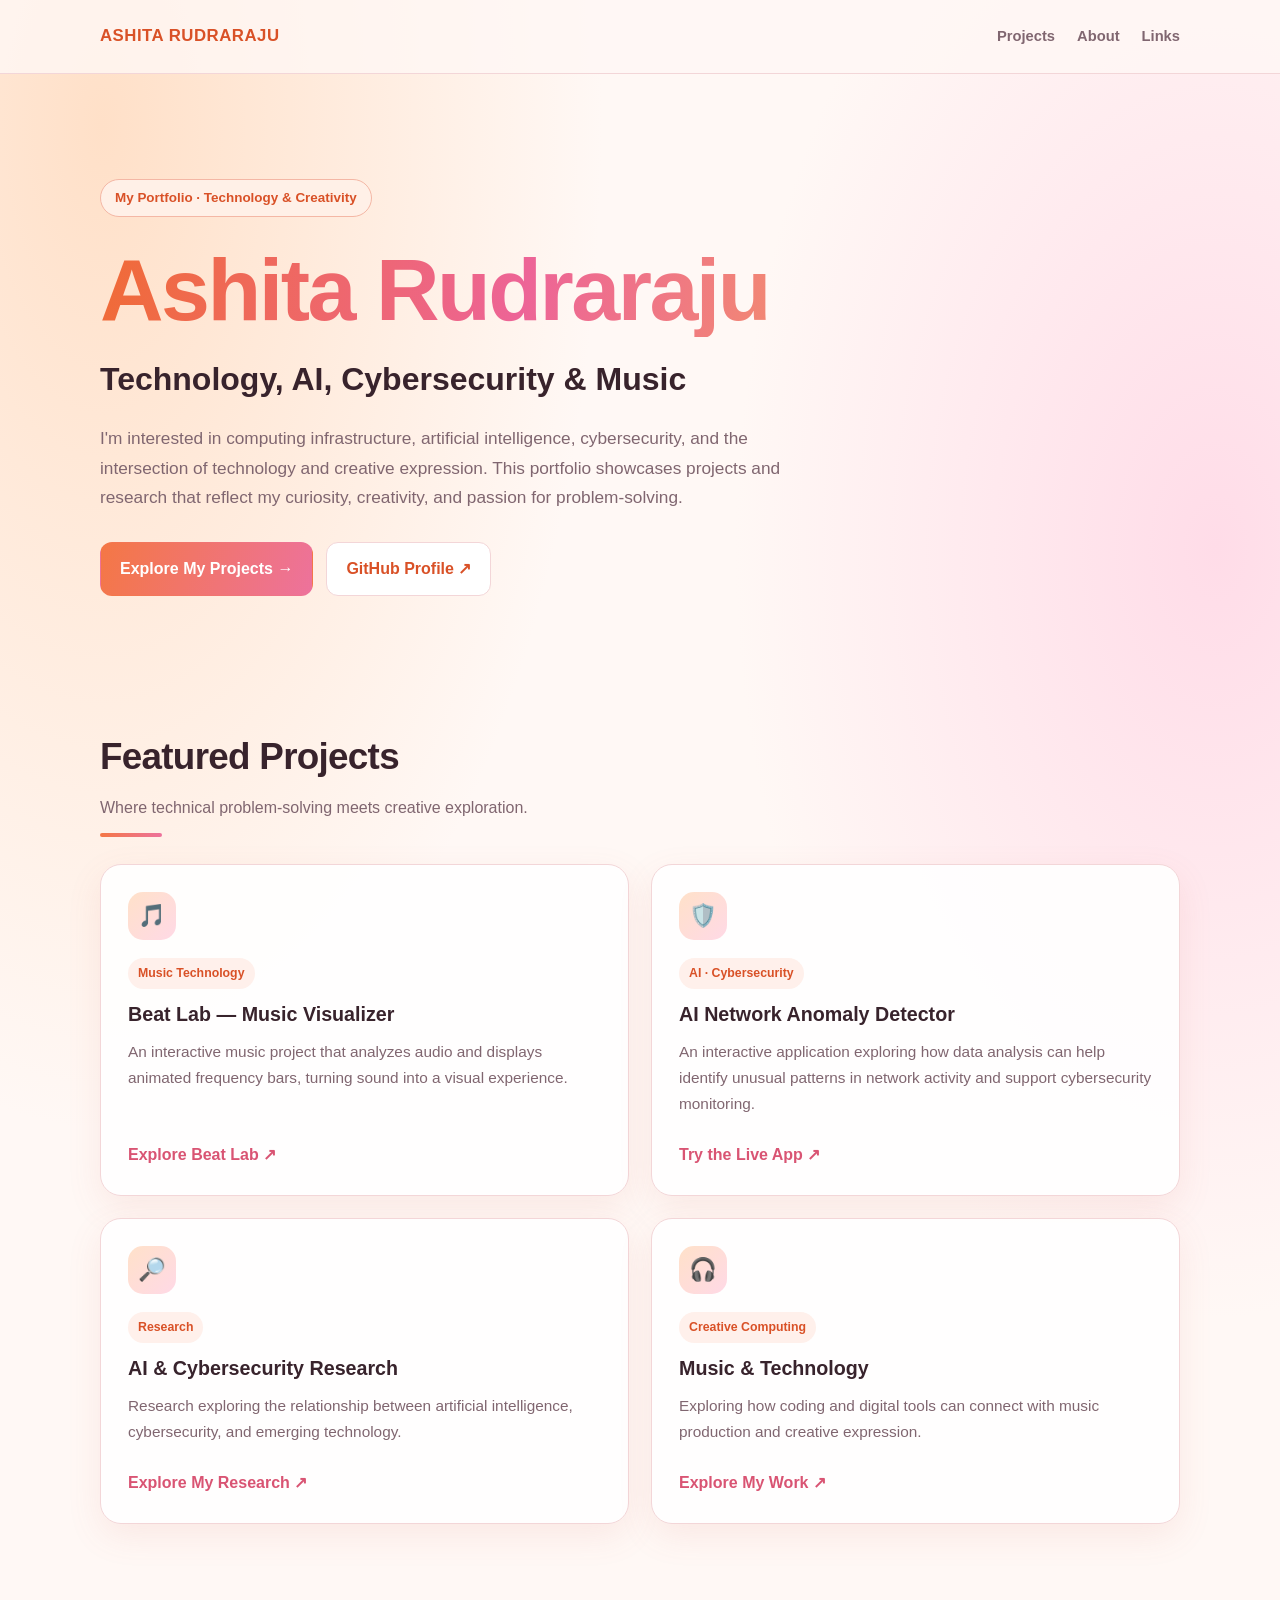
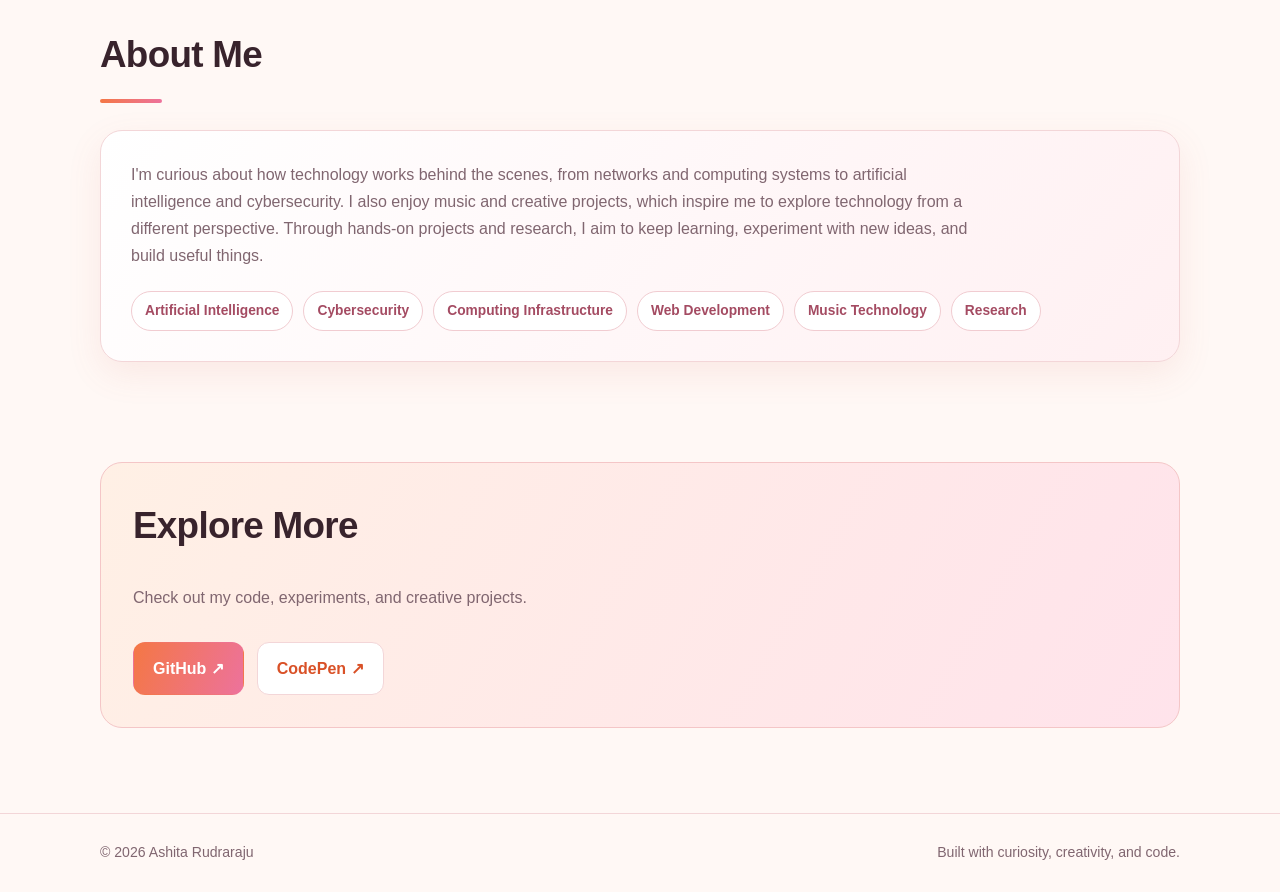
==== commit d22a7ce5: "Update index.html" ====
--- a/index.html
+++ b/index.html
@@ -452,9 +452,9 @@
               intelligence, cybersecurity, and emerging technology.
             </p>
             <a class="text-link"
-               href="https://github.com/ashitarudaraju-prog"
+               href="https://www.scribd.com/document/1090974959/Intelligent-Infrastructure-How-Machine-Learning-Can-Improve-Network-Traffic-in-Data-Centers-by-Ashita-Rudraraju"
                target="_blank" rel="noopener noreferrer">
-              Explore My GitHub ↗
+              Explore My Research ↗
             </a>
           </article>
 
